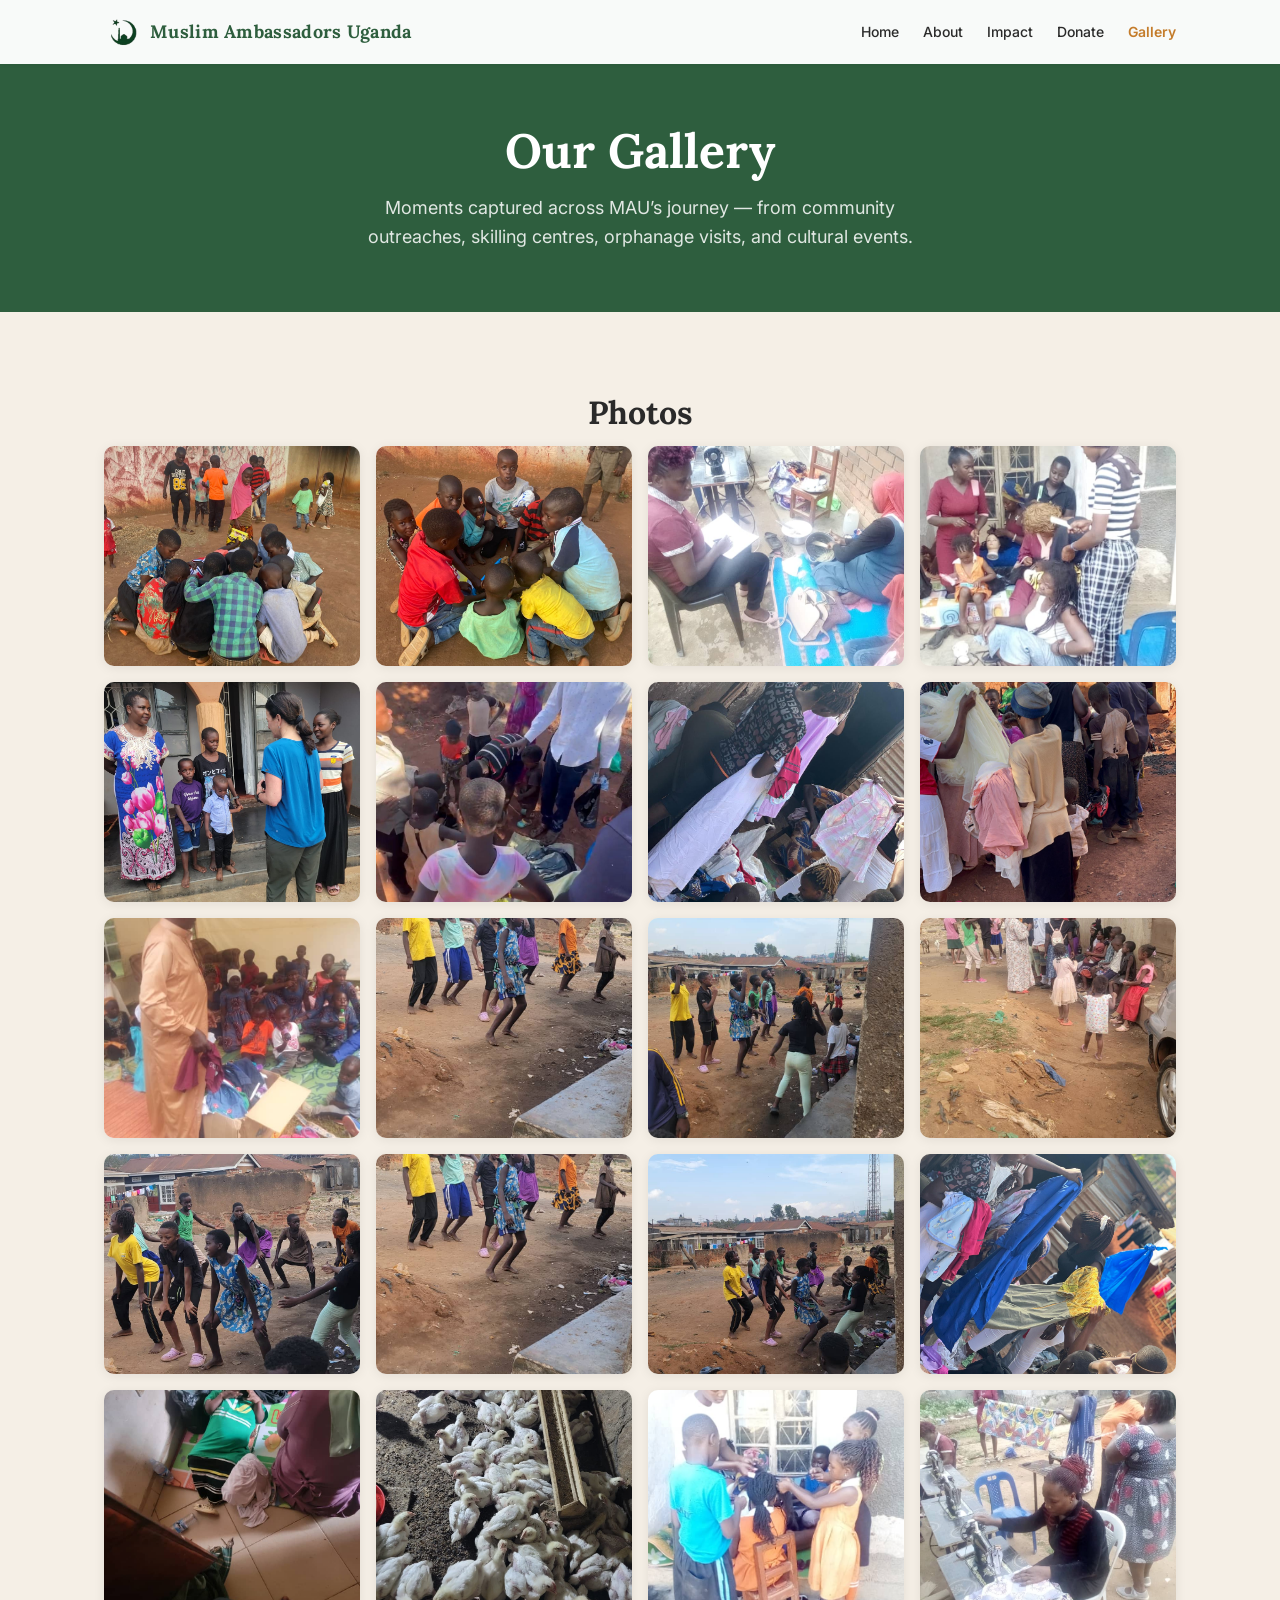
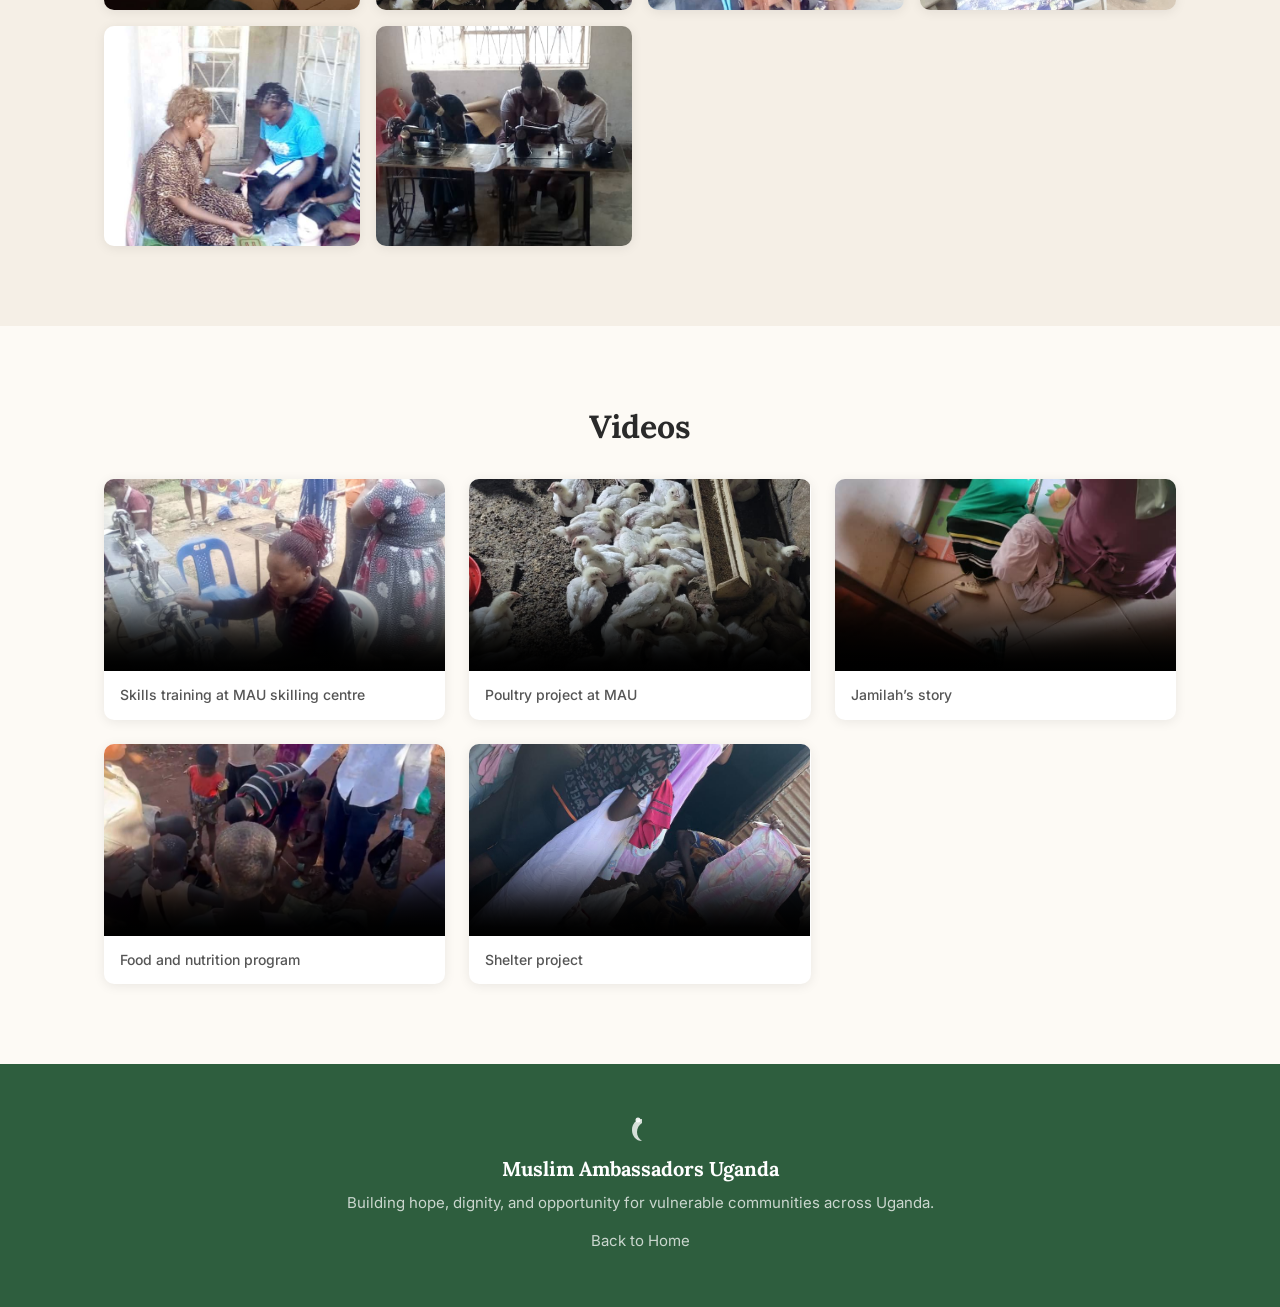
==== gallery.html @ 7440b55f "add gallery page, place all images across sections, fix mobile hamburger positioning" ====
<!DOCTYPE html>
<html lang="en">
<head>
	<meta charset="UTF-8" />
	<meta name="viewport" content="width=device-width, initial-scale=1.0" />
	<title>Gallery — Muslim Ambassadors Uganda</title>
	<link rel="preconnect" href="https://fonts.googleapis.com" />
	<link rel="preconnect" href="https://fonts.gstatic.com" crossorigin />
	<link href="https://fonts.googleapis.com/css2?family=Lora:wght@400;600;700&family=Inter:wght@400;500;600;700&display=swap" rel="stylesheet" />
	<link rel="icon" type="image/png" href="assets/mau-logo.png" />
	<link rel="stylesheet" href="style.css" />
</head>
<body>

	<header class="site-header">
		<div class="container header-inner">
			<a href="index.html" class="logo">
				<img src="assets/mau-logo.png" alt="MAU logo" class="logo-img" />
				<span class="logo-text">Muslim Ambassadors Uganda</span>
			</a>
			<input type="checkbox" id="nav-toggle" class="nav-toggle" />
			<label for="nav-toggle" class="nav-toggle-label" aria-label="Toggle navigation">
				<span></span><span></span><span></span>
			</label>
			<nav class="navbar">
				<a href="index.html">Home</a>
				<a href="index.html#about">About</a>
				<a href="index.html#impact">Impact</a>
				<a href="index.html#donate">Donate</a>
				<a href="gallery.html" class="active">Gallery</a>
			</nav>
		</div>
	</header>

	<main>

		<!-- GALLERY HEADER -->
		<section class="gallery-hero">
			<div class="container gallery-hero-content">
				<h1>Our Gallery</h1>
				<p class="gallery-hero-subtitle">Moments captured across MAU&rsquo;s journey &mdash; from community outreaches, skilling centres, orphanage visits, and cultural events.</p>
			</div>
		</section>

		<!-- IMAGES -->
		<section class="section section-alt" id="gallery-images">
			<div class="container">
				<h2 class="section-title">Photos</h2>
				<div class="gallery-grid">
					<div class="gallery-item">
						<img src="assets/activity-1.jpeg" alt="MAU community activity" loading="lazy" />
					</div>
					<div class="gallery-item">
						<img src="assets/activity-2.jpeg" alt="MAU community engagement" loading="lazy" />
					</div>
					<div class="gallery-item">
						<img src="assets/activity-3.jpeg" alt="Children at orphanage" loading="lazy" />
					</div>
					<div class="gallery-item">
						<img src="assets/activity-5.jpeg" alt="Children activity" loading="lazy" />
					</div>
					<div class="gallery-item">
						<img src="assets/anna-visit.jpeg" alt="Anna visit" loading="lazy" />
					</div>
					<div class="gallery-item">
						<img src="assets/charity 1.jpeg" alt="Charity event" loading="lazy" />
					</div>
					<div class="gallery-item">
						<img src="assets/charity 2.jpeg" alt="Charity outreach" loading="lazy" />
					</div>
					<div class="gallery-item">
						<img src="assets/charity 3.jpeg" alt="Large charity gathering" loading="lazy" />
					</div>
					<div class="gallery-item">
						<img src="assets/CLOTH2.jpg" alt="Clothing donation" loading="lazy" />
					</div>
					<div class="gallery-item">
						<img src="assets/entertainment-1.jpeg" alt="Community entertainment" loading="lazy" />
					</div>
					<div class="gallery-item">
						<img src="assets/entertainment-2.jpeg" alt="Cultural event" loading="lazy" />
					</div>
					<div class="gallery-item">
						<img src="assets/entertainment-3-alt.jpeg" alt="Cultural performance" loading="lazy" />
					</div>
					<div class="gallery-item">
						<img src="assets/entertainment-4.jpeg" alt="Community gathering" loading="lazy" />
					</div>
					<div class="gallery-item">
						<img src="assets/entertainment-6.jpeg" alt="Youth entertainment" loading="lazy" />
					</div>
					<div class="gallery-item">
						<img src="assets/entertainment-8.jpeg" alt="Entertainment event" loading="lazy" />
					</div>
					<div class="gallery-item">
						<img src="assets/handing out clothes.jpeg" alt="Clothing distribution" loading="lazy" />
					</div>
					<div class="gallery-item">
						<img src="assets/jamilah-1.jpeg" alt="Jamilah portrait" loading="lazy" />
					</div>
					<div class="gallery-item">
						<img src="assets/poultry-project.jpeg" alt="Poultry project" loading="lazy" />
					</div>
					<div class="gallery-item">
						<img src="assets/reaching-out.jpeg" alt="Outreach program" loading="lazy" />
					</div>
					<div class="gallery-item">
						<img src="assets/skills-project.jpeg" alt="Skilling centre" loading="lazy" />
					</div>
					<div class="gallery-item">
						<img src="assets/skills-project-2.jpeg" alt="Skills training" loading="lazy" />
					</div>
					<div class="gallery-item">
						<img src="assets/skills-project-6.jpeg" alt="Skills workshop" loading="lazy" />
					</div>
				</div>
			</div>
		</section>

		<!-- VIDEOS -->
		<section class="section" id="gallery-videos">
			<div class="container">
				<h2 class="section-title">Videos</h2>
				<div class="video-grid">
					<div class="video-item">
						<video controls preload="metadata" poster="assets/skills-project.jpeg">
							<source src="assets/skills-training.mp4" type="video/mp4" />
						</video>
						<p class="video-caption">Skills training at MAU skilling centre</p>
					</div>
					<div class="video-item">
						<video controls preload="metadata" poster="assets/poultry-project.jpeg">
							<source src="assets/poultry-project.mp4" type="video/mp4" />
						</video>
						<p class="video-caption">Poultry project at MAU</p>
					</div>
					<div class="video-item">
						<video controls preload="metadata" poster="assets/jamilah-1.jpeg">
							<source src="assets/jamilah-video.mp4" type="video/mp4" />
						</video>
						<p class="video-caption">Jamilah&rsquo;s story</p>
					</div>
					<div class="video-item">
						<video controls preload="metadata" poster="assets/charity 1.jpeg">
							<source src="assets/food-and-nutrition.mp4" type="video/mp4" />
						</video>
						<p class="video-caption">Food and nutrition program</p>
					</div>
					<div class="video-item">
						<video controls preload="metadata" poster="assets/charity 2.jpeg">
							<source src="assets/shelter video.mp4" type="video/mp4" />
						</video>
						<p class="video-caption">Shelter project</p>
					</div>
				</div>
			</div>
		</section>

	</main>

	<footer class="site-footer">
		<div class="container">
			<svg class="footer-crescent" width="32" height="32" viewBox="0 0 32 32" fill="none" aria-hidden="true">
				<path d="M18 7C12 7 8 12 8 18s4 11 10 11c-3-2-5-5-5-9s2-7 5-9z" fill="rgba(255,255,255,0.8)"/>
				<circle cx="14" cy="8" r="2.5" fill="rgba(255,255,255,0.9)"/>
			</svg>
			<h3>Muslim Ambassadors Uganda</h3>
			<p>Building hope, dignity, and opportunity for vulnerable communities across Uganda.</p>
			<p class="footer-note"><a href="index.html">Back to Home</a></p>
		</div>
	</footer>

	<script>
		document.querySelectorAll('.navbar a').forEach(function(link) {
			link.addEventListener('click', function() {
				document.getElementById('nav-toggle').checked = false;
			});
		});
	</script>

</body>
</html>
---- style.css ----
/* ========== RESET & BASE ========== */
*, *::before, *::after {
	box-sizing: border-box;
	margin: 0;
	padding: 0;
}

html {
	scroll-behavior: smooth;
}

body {
	font-family: 'Inter', 'Source Sans 3', sans-serif;
	font-size: 17px;
	line-height: 1.75;
	color: #2A2A2A;
	background-color: #FDFAF5;
	-webkit-font-smoothing: antialiased;
}

img {
	max-width: 100%;
	height: auto;
	display: block;
}

ul {
	list-style: none;
}

a {
	color: inherit;
	text-decoration: none;
}

/* ========== TYPOGRAPHY ========== */
h1, h2, h3, h4 {
	font-family: 'Lora', Georgia, serif;
	font-weight: 700;
	line-height: 1.3;
	color: #2A2A2A;
}

h1 { font-size: 48px; }
h2 { font-size: 32px; }
h3 { font-size: 22px; }

p { margin-bottom: 1em; }
p:last-child { margin-bottom: 0; }

/* ========== CONTAINER ========== */
.container {
	width: 100%;
	max-width: 1120px;
	margin: 0 auto;
	padding: 0 24px;
}

/* ========== BUTTONS ========== */
.btn {
	display: inline-block;
	font-family: 'Inter', sans-serif;
	font-weight: 600;
	font-size: 17px;
	padding: 14px 36px;
	border-radius: 8px;
	transition: background 0.3s, transform 0.2s;
	cursor: pointer;
	border: none;
}

.btn-primary {
	background: #C47C2B;
	color: #fff;
}

.btn-primary:hover {
	background: #A8661F;
	transform: translateY(-2px);
}

/* ========== HEADER / NAV ========== */
.site-header {
	position: fixed;
	top: 0;
	left: 0;
	right: 0;
	z-index: 1000;
	background: rgba(255,255,255,0.97);
	backdrop-filter: blur(8px);
	box-shadow: 0 1px 4px rgba(0,0,0,0.06);
}

.header-inner {
	display: flex;
	align-items: center;
	justify-content: space-between;
	height: 64px;
	position: relative;
}

.logo {
	display: flex;
	align-items: center;
	gap: 10px;
	font-family: 'Lora', Georgia, serif;
	font-size: 18px;
	font-weight: 700;
	color: #2E5E3E;
	letter-spacing: 0.3px;
	white-space: nowrap;
}

.logo-img {
	width: 36px;
	height: 36px;
	border-radius: 50%;
	object-fit: cover;
}

/* --- Hamburger --- */
.nav-toggle {
	display: none;
}

.nav-toggle-label {
	display: none;
	flex-direction: column;
	gap: 5px;
	cursor: pointer;
	padding: 4px 0;
	z-index: 1001;
}

.nav-toggle-label span {
	display: block;
	width: 26px;
	height: 2.5px;
	background: #2A2A2A;
	border-radius: 2px;
	transition: 0.3s;
}

/* Hamburger -> X animation */
.nav-toggle:checked ~ .nav-toggle-label span:nth-child(1) {
	transform: rotate(45deg) translate(5px, 5px);
}

.nav-toggle:checked ~ .nav-toggle-label span:nth-child(2) {
	opacity: 0;
}

.nav-toggle:checked ~ .nav-toggle-label span:nth-child(3) {
	transform: rotate(-45deg) translate(5px, -5px);
}

.navbar {
	display: flex;
	gap: 24px;
}

.navbar a {
	font-size: 14px;
	font-weight: 500;
	color: #2A2A2A;
	transition: color 0.2s;
	position: relative;
}

.navbar a:hover {
	color: #C47C2B;
}

.navbar a.active {
	color: #C47C2B;
	font-weight: 600;
}

/* ========== HERO ========== */
.hero {
	position: relative;
	min-height: 100vh;
	background:
		url("data:image/svg+xml,%3Csvg xmlns='http://www.w3.org/2000/svg' width='120' height='120' viewBox='0 0 120 120'%3E%3Cpolygon points='60,6 72,44 110,56 72,68 60,106 48,68 10,56 48,44' fill='%23ffffff' opacity='0.08'/%3E%3Cpolygon points='60,18 66,46 88,56 66,66 60,94 54,66 32,56 54,46' fill='none' stroke='%23ffffff' stroke-width='0.6' opacity='0.05'/%3E%3C/svg%3E") center / 160px 160px,
		url('assets/charity 3.jpeg') center / cover no-repeat;
	background-color: #2E5E3E;
	display: flex;
	align-items: center;
}

.hero::before {
	content: '';
	position: absolute;
	inset: 0;
	background: linear-gradient(135deg, rgba(46,94,62,0.75) 0%, rgba(0,0,0,0.55) 100%);
	z-index: 0;
	pointer-events: none;
}

.hero-content {
	position: relative;
	z-index: 1;
	max-width: 720px;
	padding: 120px 0 80px;
}

.hero-content h1 {
	color: #fff;
	margin-bottom: 16px;
}

.hero-subtitle {
	font-size: 19px;
	color: rgba(255,255,255,0.9);
	margin-bottom: 32px;
	line-height: 1.6;
}

/* ========== SECTIONS ========== */
.section {
	padding: 80px 0;
	scroll-margin-top: 80px;
}

.section-alt {
	background: #F5EFE6;
}

.section-title {
	margin-bottom: 12px;
	text-align: center;
}

.section-lead {
	max-width: 740px;
	margin: 0 auto 48px;
	text-align: center;
	font-size: 17px;
	color: #555;
}

/* ========== CARDS ========== */
.card {
	background: #fff;
	border-radius: 12px;
	padding: 32px;
	box-shadow: 0 2px 12px rgba(0,0,0,0.06);
	transition: box-shadow 0.3s, transform 0.3s;
}

.card:hover {
	box-shadow: 0 4px 24px rgba(0,0,0,0.10);
	transform: translateY(-2px);
}

.card-icon {
	margin-bottom: 16px;
	display: flex;
	align-items: center;
	justify-content: center;
	width: 56px;
	height: 56px;
	border-radius: 50%;
	background: #F5EFE6;
}

/* ========== ABOUT CARD ========== */
.about-card {
	padding: 40px;
	max-width: 860px;
	margin: 0 auto;
}

.about-card p {
	font-size: 17px;
	color: #444;
}

/* ========== ABOUT IMAGES ========== */
.about-images {
	display: flex;
	gap: 16px;
	margin: 32px auto 0;
	max-width: 860px;
	justify-content: center;
}

.about-img {
	width: 0;
	flex: 1;
	height: 200px;
	object-fit: cover;
	border-radius: 10px;
	box-shadow: 0 4px 20px rgba(0,0,0,0.08);
	transition: flex 0.4s, filter 0.4s;
	filter: saturate(0.85);
	min-width: 0;
}

.about-img:hover {
	flex: 1.4;
	filter: saturate(1);
}

/* ========== GALLERY GRID ========== */
.impact-gallery {
	display: grid;
	grid-template-columns: repeat(3, 1fr);
	gap: 16px;
	margin-top: 40px;
	max-width: 860px;
	margin-left: auto;
	margin-right: auto;
}

.gallery-img {
	width: 100%;
	height: 220px;
	object-fit: cover;
	border-radius: 10px;
	box-shadow: 0 4px 20px rgba(0,0,0,0.08);
	transition: transform 0.4s, box-shadow 0.4s;
}

.gallery-img:hover {
	transform: scale(1.03);
	box-shadow: 0 6px 28px rgba(0,0,0,0.14);
}

/* ========== ENTERTAINMENT GALLERY ========== */
.entertainment-gallery {
	display: grid;
	grid-template-columns: repeat(4, 1fr);
	gap: 16px;
	margin-top: 40px;
	max-width: 860px;
	margin-left: auto;
	margin-right: auto;
}

.entertainment-gallery .gallery-img {
	height: 180px;
}

/* ========== TESTIMONIAL PHOTO ========== */
.testimonial-photo {
	width: 48px;
	height: 48px;
	border-radius: 50%;
	object-fit: cover;
	margin-bottom: 12px;
	box-shadow: 0 2px 8px rgba(0,0,0,0.1);
}

/* ========== STAT RIBBON ========== */
.stat-ribbon {
	display: flex;
	justify-content: center;
	flex-wrap: wrap;
	gap: 12px 32px;
	margin-top: 32px;
	padding: 20px 32px;
	background: #fff;
	border-radius: 12px;
	box-shadow: 0 2px 12px rgba(0,0,0,0.06);
	max-width: 780px;
	margin-left: auto;
	margin-right: auto;
	position: relative;
}

.stat-item {
	font-size: 15px;
	color: #666;
	display: flex;
	align-items: center;
	gap: 6px;
}

.stat-item .stat-number {
	font-family: 'Lora', Georgia, serif;
	font-size: 20px;
	font-weight: 700;
	color: #2E5E3E;
}

.stat-ribbon-note {
	width: 100%;
	text-align: center;
	font-size: 13px;
	color: #999;
	margin-top: 4px;
}

/* ========== CARDS GRID ========== */
.cards-grid {
	display: grid;
	gap: 24px;
}

.three-col {
	grid-template-columns: repeat(3, 1fr);
}

/* ========== PURPOSE / MISSION CARDS ========== */
.purpose-card {
	text-align: center;
	padding: 36px 28px;
}

.purpose-card .card-icon {
	margin: 0 auto 20px;
}

.purpose-card h3 {
	margin-bottom: 12px;
	font-size: 22px;
}

.purpose-card p {
	font-size: 15px;
	color: #555;
	line-height: 1.7;
}

.values-list {
	text-align: left;
	margin-top: 8px;
}

.values-list li {
	position: relative;
	padding-left: 20px;
	margin-bottom: 8px;
	font-size: 14px;
	color: #555;
	line-height: 1.6;
}

.values-list li::before {
	content: "\2022";
	position: absolute;
	left: 4px;
	color: #C47C2B;
	font-weight: 700;
}

/* ========== TWO COLUMN ========== */
.two-col {
	display: grid;
	grid-template-columns: 1fr 1fr;
	gap: 48px;
	align-items: center;
}

.col p {
	color: #444;
}

.two-col-reverse .col:first-child {
	order: 2;
}

.two-col-reverse .col:last-child {
	order: 1;
}

.img-rounded {
	border-radius: 12px;
	width: 100%;
	height: auto;
	object-fit: cover;
	box-shadow: 0 4px 20px rgba(0,0,0,0.08);
}

/* ========== HIGHLIGHT / CALLOUT BOXES ========== */
.highlight-box,
.callout-box {
	margin-top: 24px;
	padding: 20px 24px;
	border-radius: 12px;
	font-size: 16px;
	line-height: 1.7;
}

.highlight-box {
	background: #E8DED0;
	border-left: 4px solid #C47C2B;
	color: #3A3A3A;
}

.callout-box {
	background: #FDF8F0;
	border: 1px solid #E8DED0;
	border-left: 4px solid #C47C2B;
	color: #3A3A3A;
}

.callout-box strong,
.highlight-box strong {
	color: #2E5E3E;
}

/* ========== PILLS ========== */
.pills {
	display: flex;
	flex-wrap: wrap;
	gap: 8px;
	margin: 16px 0;
}

.pill {
	display: inline-block;
	padding: 6px 16px;
	font-size: 14px;
	font-weight: 500;
	color: #2E5E3E;
	background: #E8F0E8;
	border-radius: 100px;
	line-height: 1.4;
}

/* ========== STATS GRID ========== */
.stats-grid {
	display: grid;
	grid-template-columns: repeat(4, 1fr);
	gap: 16px;
	margin-bottom: 40px;
}

.stat-card {
	background: #fff;
	border-radius: 12px;
	padding: 28px 16px;
	text-align: center;
	box-shadow: 0 2px 12px rgba(0,0,0,0.06);
	transition: transform 0.3s, box-shadow 0.3s;
}

.stat-card:hover {
	transform: translateY(-3px);
	box-shadow: 0 6px 24px rgba(0,0,0,0.10);
}

.stat-card .stat-number {
	display: block;
	font-family: 'Lora', Georgia, serif;
	font-size: 32px;
	font-weight: 700;
	color: #C47C2B;
	margin-bottom: 4px;
}

.stat-card .stat-label {
	font-size: 14px;
	color: #666;
	font-weight: 500;
}

.impact-narrative {
	max-width: 860px;
	margin: 0 auto;
}

.impact-narrative p {
	margin-bottom: 1.2em;
	font-size: 16px;
	color: #444;
}

/* ========== SECTION DIVIDER ========== */
.section-divider {
	height: 32px;
	background:
		url("data:image/svg+xml,%3Csvg xmlns='http://www.w3.org/2000/svg' width='60' height='32' viewBox='0 0 60 32'%3E%3Cpath d='M0,16 L10,8 L20,16 L30,8 L40,16 L50,8 L60,16' fill='none' stroke='%23C47C2B' stroke-width='1' opacity='0.5'/%3E%3Cpath d='M0,20 L10,28 L20,20 L30,28 L40,20 L50,28 L60,20' fill='none' stroke='%23C47C2B' stroke-width='1' opacity='0.3'/%3E%3Ccircle cx='10' cy='8' r='2' fill='%23C47C2B' opacity='0.4'/%3E%3Ccircle cx='30' cy='8' r='2' fill='%23C47C2B' opacity='0.4'/%3E%3Ccircle cx='50' cy='8' r='2' fill='%23C47C2B' opacity='0.4'/%3E%3C/svg%3E")
		repeat-x center;
	background-size: 60px 32px;
	background-color: #F5EFE6;
}

/* ========== TESTIMONIALS ========== */
#testimonials {
	background: #FDFAF5;
	padding: 80px 0;
}

.testimonial-card {
	border-left: 4px solid #C47C2B;
	padding: 28px 24px;
	display: flex;
	flex-direction: column;
	justify-content: space-between;
}

.testimonial-text {
	font-family: 'Lora', Georgia, serif;
	font-style: italic;
	font-size: 17px;
	color: #444;
	line-height: 1.7;
	margin-bottom: 20px;
	flex-grow: 1;
}

.testimonial-attribution {
	margin-top: auto;
}

.testimonial-attribution strong {
	display: block;
	font-family: 'Inter', sans-serif;
	font-size: 15px;
	font-weight: 600;
	color: #2E5E3E;
}

.testimonial-role {
	display: block;
	font-size: 13px;
	color: #999;
	margin-top: 2px;
}

/* ========== SUPPORT CARDS ========== */
.support-card {
	padding: 28px 24px;
}

.support-card h3 {
	margin-bottom: 12px;
	font-size: 20px;
}

.support-card ul li {
	position: relative;
	padding: 4px 0 4px 20px;
	font-size: 15px;
	color: #555;
	line-height: 1.6;
}

.support-card ul li::before {
	content: "\2022";
	position: absolute;
	left: 2px;
	color: #C47C2B;
	font-weight: 700;
}

/* ========== DONATE SECTION ========== */
.donate-section {
	padding: 80px 0;
	background: #F0E8D8;
	text-align: center;
	scroll-margin-top: 80px;
}

.donate-cards {
	display: grid;
	grid-template-columns: 1fr 1fr;
	gap: 24px;
	max-width: 640px;
	margin: 32px auto 0;
}

.donate-card {
	background: #fff;
	border-radius: 12px;
	padding: 36px 24px;
	box-shadow: 0 2px 12px rgba(0,0,0,0.06);
	cursor: pointer;
	transition: transform 0.3s, box-shadow 0.3s, background 0.3s;
	border: 2px solid transparent;
}

.donate-card:hover {
	transform: translateY(-4px);
	box-shadow: 0 8px 28px rgba(0,0,0,0.12);
}

.donate-card.copied {
	border-color: #2E5E3E;
	background: #F0F7F0;
}

.donate-card-icon {
	margin-bottom: 12px;
}

.donate-card h3 {
	font-family: 'Inter', sans-serif;
	font-size: 18px;
	font-weight: 700;
	margin-bottom: 8px;
}

.donate-number {
	font-family: 'Lora', Georgia, serif;
	font-size: 26px;
	font-weight: 700;
	color: #2E5E3E;
	letter-spacing: 1px;
	margin-bottom: 8px;
}

.tap-hint {
	display: inline-block;
	font-size: 13px;
	font-weight: 500;
	position: relative;
}

.hint-default,
.hint-copied {
	display: inline-block;
	transition: opacity 0.3s, transform 0.3s;
}

.hint-copied {
	position: absolute;
	left: 50%;
	transform: translateX(-50%) translateY(4px);
	opacity: 0;
	color: #2E5E3E;
	pointer-events: none;
}

.donate-card.copied .hint-default {
	opacity: 0;
	transform: translateY(-4px);
}

.donate-card.copied .hint-copied {
	opacity: 1;
	transform: translateX(-50%) translateY(0);
}

.donate-cost-callout {
	max-width: 560px;
	margin: 24px auto 0;
	text-align: center;
}

.donate-account-name {
	font-size: 13px;
	color: #999;
	margin-top: 16px;
}

/* ========== FOOTER ========== */
.site-footer {
	background: #2E5E3E;
	color: rgba(255,255,255,0.9);
	padding: 48px 0;
	text-align: center;
}

.footer-crescent {
	display: block;
	margin: 0 auto 12px;
}

.site-footer h3 {
	font-family: 'Lora', Georgia, serif;
	font-size: 20px;
	color: #fff;
	margin-bottom: 8px;
}

.site-footer p {
	font-size: 15px;
	margin-bottom: 4px;
	color: rgba(255,255,255,0.75);
}

.footer-note {
	margin-top: 12px;
	font-size: 14px;
	color: rgba(255,255,255,0.55);
}

/* ========== BREAKPOINT: 960px ========== */
@media (max-width: 960px) {
	.three-col {
		grid-template-columns: repeat(2, 1fr);
	}

	.stats-grid {
		grid-template-columns: repeat(3, 1fr);
	}

	.impact-gallery {
		grid-template-columns: repeat(2, 1fr);
	}

	.entertainment-gallery {
		grid-template-columns: repeat(2, 1fr);
	}

	.gallery-grid {
		grid-template-columns: repeat(3, 1fr);
	}

	.video-grid {
		grid-template-columns: repeat(2, 1fr);
	}
}

/* ========== BREAKPOINT: 600px ========== */
@media (max-width: 600px) {
	h1 { font-size: 32px; }
	h2 { font-size: 26px; }
	h3 { font-size: 19px; }

	.section,
	.donate-section,
	#testimonials {
		padding: 56px 0;
	}

	.section-lead {
		font-size: 16px;
		margin-bottom: 32px;
	}

	/* Transparent header over hero on mobile */
	.site-header {
		background: transparent;
		backdrop-filter: none;
		box-shadow: none;
	}

	.logo {
		color: #fff;
	}

	/* Hamburger visible — positioned on hero */
	.nav-toggle-label {
		display: flex;
		position: fixed;
		top: 16px;
		right: 20px;
		padding: 6px;
		background: rgba(0,0,0,0.2);
		border-radius: 8px;
	}

	.nav-toggle-label span {
		background: #fff;
	}

	/* When nav opens, hamburger reverts to dark */
	.nav-toggle:checked ~ .nav-toggle-label {
		background: transparent;
	}

	.nav-toggle:checked ~ .nav-toggle-label span {
		background: #2A2A2A;
	}

	/* Nav drops from top of viewport when toggled */
	.navbar {
		top: 0;
		padding-top: 64px;
		border-radius: 0 0 12px 12px;
	}

	.navbar {
		display: none;
		position: absolute;
		top: 100%;
		left: 0;
		right: 0;
		background: #fff;
		flex-direction: column;
		gap: 0;
		padding: 8px 0;
		box-shadow: 0 4px 16px rgba(0,0,0,0.08);
		border-radius: 0 0 12px 12px;
	}

	.nav-toggle:checked ~ .navbar {
		display: flex;
	}

	.navbar a {
		padding: 12px 24px;
		font-size: 16px;
		border-bottom: 1px solid #f0f0f0;
	}

	.navbar a:last-child {
		border-bottom: none;
	}

	/* Hero */
	.hero-content {
		padding: 100px 0 60px;
	}

	.hero-subtitle {
		font-size: 17px;
	}

	/* Logo image smaller on mobile */
	.logo-img {
		width: 30px;
		height: 30px;
	}

	/* Cards grid single column */
	.three-col {
		grid-template-columns: 1fr;
	}

	.two-col {
		grid-template-columns: 1fr;
		gap: 32px;
	}

	/* Purpose cards */
	.purpose-card {
		padding: 28px 20px;
	}

	/* About card */
	.about-card {
		padding: 24px;
	}

	/* Stat ribbon */
	.stat-ribbon {
		gap: 8px 20px;
		padding: 16px 20px;
	}

	.stat-item {
		font-size: 13px;
	}

	.stat-item .stat-number {
		font-size: 17px;
	}

	/* Stats grid */
	.stats-grid {
		grid-template-columns: repeat(2, 1fr);
		gap: 12px;
	}

	.stat-card {
		padding: 20px 12px;
	}

	.stat-card .stat-number {
		font-size: 26px;
	}

	/* Support cards */
	.support-card {
		padding: 24px 20px;
	}

	.support-card ul li {
		font-size: 14px;
	}

	/* Testimonials */
	.testimonial-card {
		padding: 24px 20px;
	}

	.testimonial-text {
		font-size: 16px;
	}

	/* Donate cards */
	.donate-cards {
		grid-template-columns: 1fr;
	}

	.donate-card {
		padding: 28px 20px;
	}

	.donate-number {
		font-size: 22px;
	}

	/* About images */
	.about-images {
		gap: 8px;
	}

	.about-img {
		height: 120px;
	}

	.impact-gallery {
		grid-template-columns: repeat(2, 1fr);
		gap: 10px;
	}

	.gallery-img {
		height: 150px;
	}

	.entertainment-gallery {
		grid-template-columns: repeat(2, 1fr);
		gap: 10px;
	}

	.entertainment-gallery .gallery-img {
		height: 130px;
	}

	/* Gallery */
	.gallery-hero {
		padding: 100px 0 40px;
	}

	.gallery-hero-subtitle {
		font-size: 16px;
	}

	.gallery-grid {
		grid-template-columns: repeat(2, 1fr);
		gap: 10px;
	}

	.gallery-item img {
		height: 150px;
	}

	.video-grid {
		grid-template-columns: 1fr;
		gap: 16px;
	}

	/* Footer */
	.site-footer {
		padding: 36px 0;
	}

	.site-footer h3 {
		font-size: 18px;
	}
}

/* ========== GALLERY PAGE ========== */

/* Gallery header / hero */
.gallery-hero {
	background: #2E5E3E;
	padding: 120px 0 60px;
	text-align: center;
}

.gallery-hero-content h1 {
	color: #fff;
	margin-bottom: 12px;
}

.gallery-hero-subtitle {
	font-size: 18px;
	color: rgba(255,255,255,0.85);
	max-width: 600px;
	margin: 0 auto;
	line-height: 1.6;
}

/* Gallery grid — masonry-like */
.gallery-grid {
	display: grid;
	grid-template-columns: repeat(4, 1fr);
	gap: 16px;
}

.gallery-item {
	border-radius: 10px;
	overflow: hidden;
	box-shadow: 0 2px 12px rgba(0,0,0,0.08);
	transition: transform 0.4s, box-shadow 0.4s;
}

.gallery-item:hover {
	transform: scale(1.03);
	box-shadow: 0 6px 28px rgba(0,0,0,0.14);
}

.gallery-item img {
	width: 100%;
	height: 220px;
	object-fit: cover;
	display: block;
}

/* Video grid */
.video-grid {
	display: grid;
	grid-template-columns: repeat(3, 1fr);
	gap: 24px;
	margin-top: 32px;
}

.video-item {
	border-radius: 10px;
	overflow: hidden;
	box-shadow: 0 2px 12px rgba(0,0,0,0.08);
	background: #fff;
	transition: transform 0.3s, box-shadow 0.3s;
}

.video-item:hover {
	transform: translateY(-3px);
	box-shadow: 0 6px 24px rgba(0,0,0,0.12);
}

.video-item video {
	width: 100%;
	display: block;
	aspect-ratio: 16 / 9;
	object-fit: cover;
	background: #000;
}

.video-caption {
	padding: 12px 16px;
	font-size: 14px;
	color: #555;
	font-weight: 500;
	margin: 0;
}

/* ========== RESPONSIVE HERO (TALL SCREENS) ========== */
@media (min-height: 900px) {
	.hero {
		min-height: 80vh;
	}
}
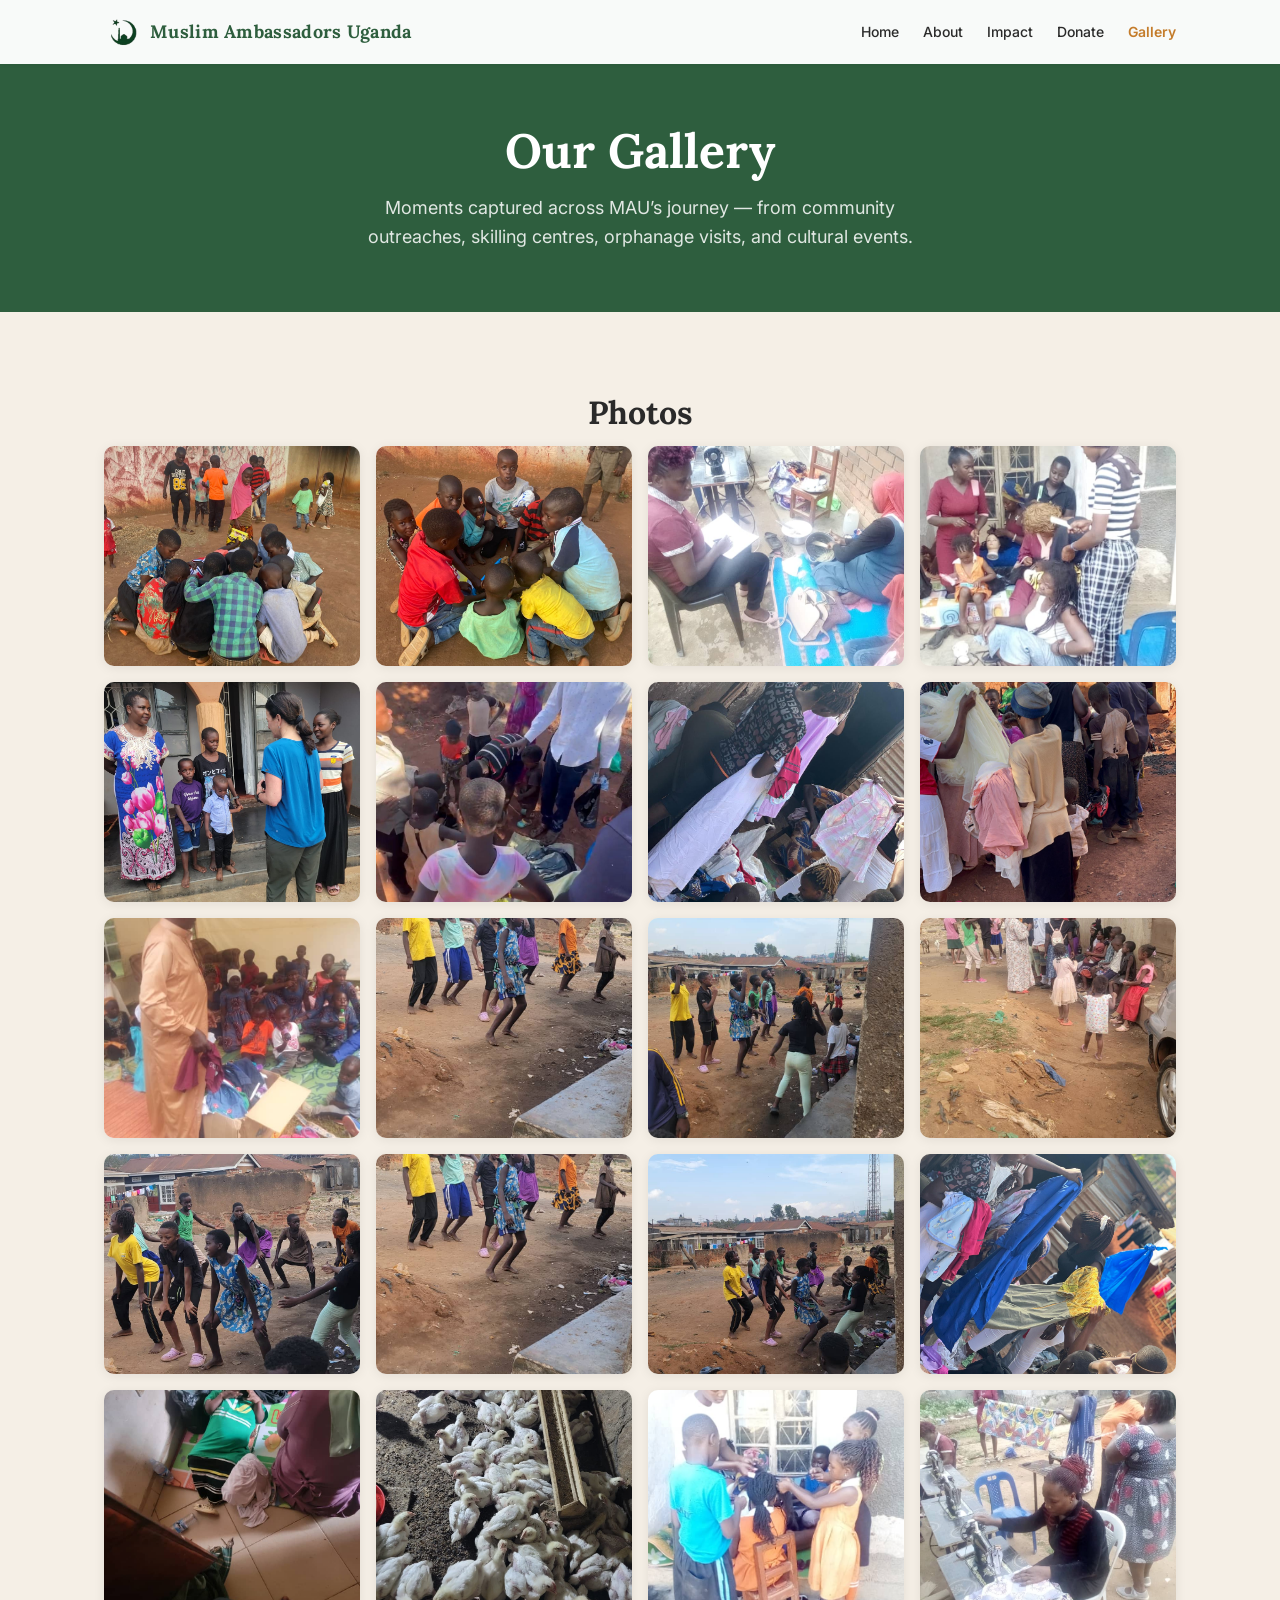
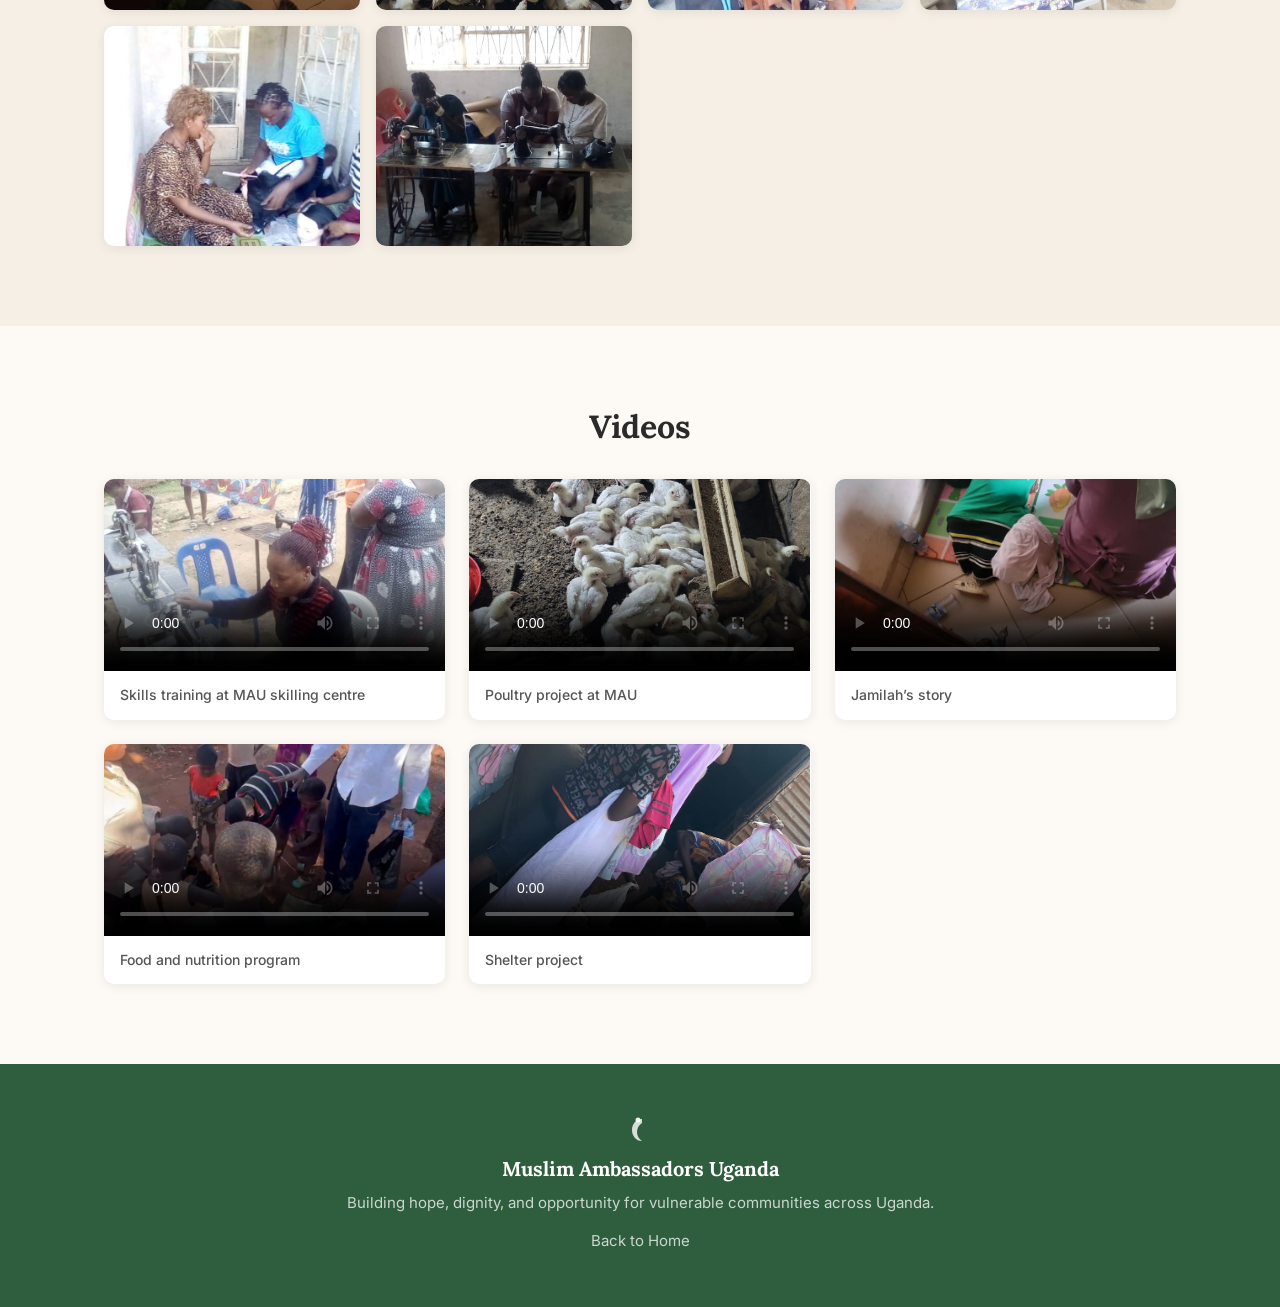
==== commit 185482dc: "add lightbox: click images for fullscreen view with close button" ====
--- a/gallery.html
+++ b/gallery.html
@@ -158,6 +158,11 @@
 
 	</main>
 
+	<div id="lightbox" class="lightbox" onclick="closeLightbox(event)" role="dialog" aria-label="Image fullscreen view">
+		<button class="lightbox-close" onclick="closeLightbox();event.stopPropagation()" aria-label="Close">&times;</button>
+		<img class="lightbox-image" id="lightbox-image" src="" alt="" />
+	</div>
+
 	<footer class="site-footer">
 		<div class="container">
 			<svg class="footer-crescent" width="32" height="32" viewBox="0 0 32 32" fill="none" aria-hidden="true">
@@ -176,6 +181,33 @@
 				document.getElementById('nav-toggle').checked = false;
 			});
 		});
+
+		/* Lightbox */
+		var lightbox = document.getElementById('lightbox');
+		var lightboxImg = document.getElementById('lightbox-image');
+
+		document.querySelectorAll('.gallery-item img').forEach(function(img) {
+			img.addEventListener('click', function(e) {
+				e.stopPropagation();
+				lightboxImg.src = this.src;
+				lightboxImg.alt = this.alt || '';
+				lightbox.classList.add('open');
+				document.body.style.overflow = 'hidden';
+			});
+			img.style.cursor = 'pointer';
+		});
+
+		function closeLightbox(e) {
+			if (e && e.target === lightboxImg) return;
+			lightbox.classList.remove('open');
+			document.body.style.overflow = '';
+		}
+
+		document.addEventListener('keydown', function(e) {
+			if (e.key === 'Escape' && lightbox.classList.contains('open')) {
+				closeLightbox();
+			}
+		});
 	</script>
 
 </body>
--- a/style.css
+++ b/style.css
@@ -1132,6 +1132,52 @@
 	margin: 0;
 }
 
+/* ========== LIGHTBOX ========== */
+.lightbox {
+	display: none;
+	position: fixed;
+	inset: 0;
+	z-index: 9999;
+	background: rgba(0,0,0,0.9);
+	justify-content: center;
+	align-items: center;
+	padding: 40px;
+	cursor: zoom-out;
+}
+
+.lightbox.open {
+	display: flex;
+}
+
+.lightbox-image {
+	max-width: 100%;
+	max-height: 100%;
+	object-fit: contain;
+	border-radius: 4px;
+	box-shadow: 0 8px 40px rgba(0,0,0,0.5);
+	cursor: default;
+}
+
+.lightbox-close {
+	position: absolute;
+	top: 16px;
+	right: 20px;
+	background: none;
+	border: none;
+	font-size: 40px;
+	color: #fff;
+	cursor: pointer;
+	opacity: 0.7;
+	transition: opacity 0.2s;
+	line-height: 1;
+	padding: 4px 8px;
+	z-index: 1;
+}
+
+.lightbox-close:hover {
+	opacity: 1;
+}
+
 /* ========== RESPONSIVE HERO (TALL SCREENS) ========== */
 @media (min-height: 900px) {
 	.hero {
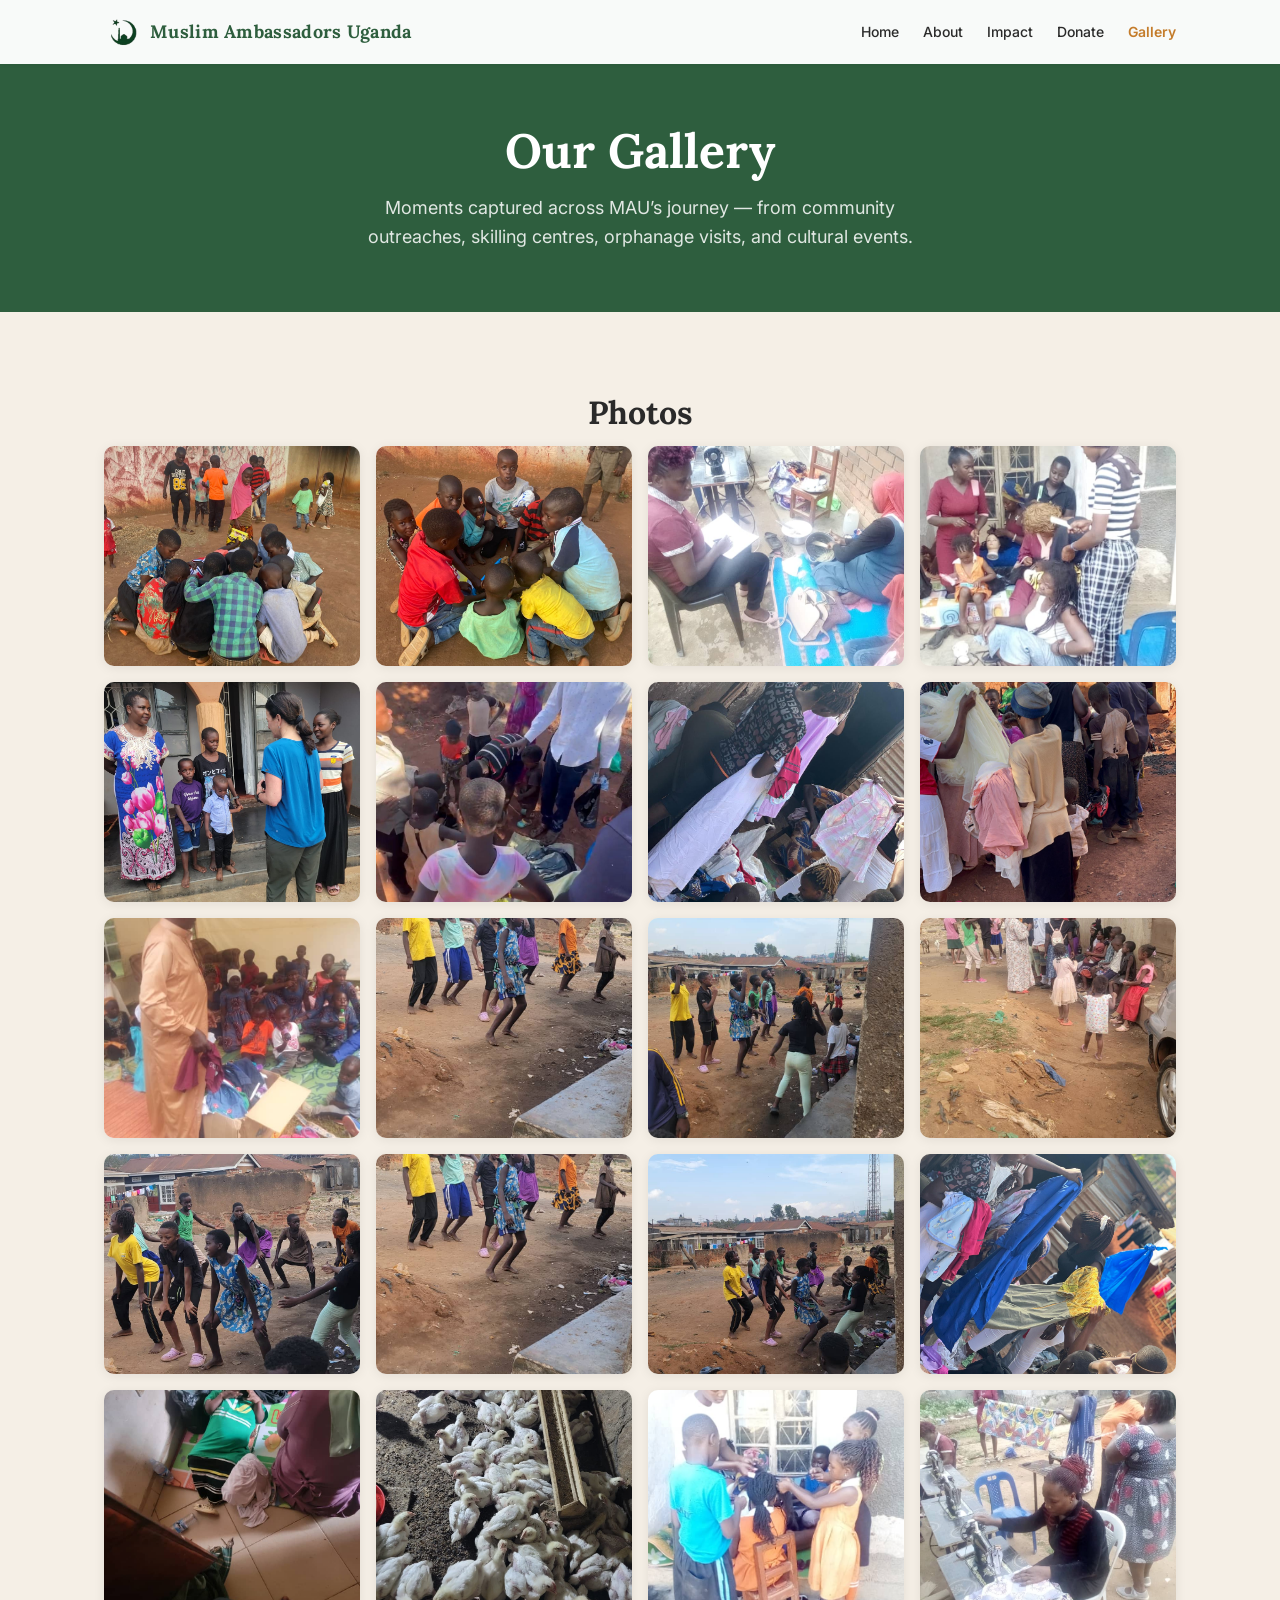
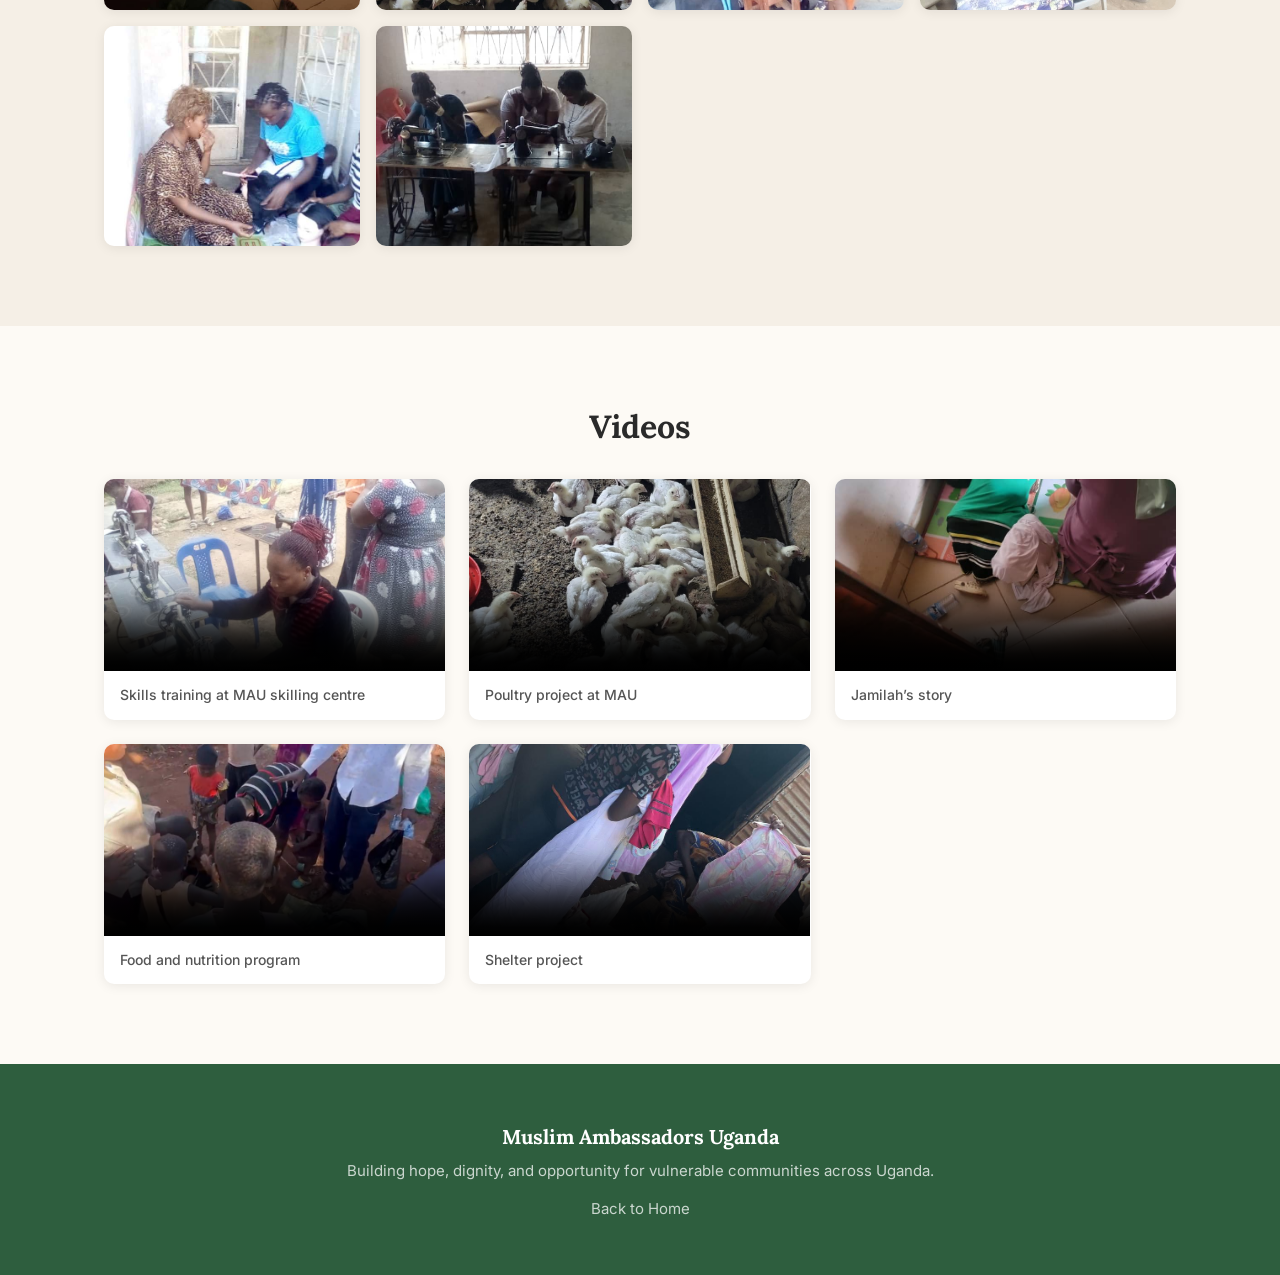
==== commit 0fdb955f: "replace inline SVG icons with FontAwesome" ====
--- a/gallery.html
+++ b/gallery.html
@@ -9,6 +9,7 @@
 	<link href="https://fonts.googleapis.com/css2?family=Lora:wght@400;600;700&family=Inter:wght@400;500;600;700&display=swap" rel="stylesheet" />
 	<link rel="icon" type="image/png" href="assets/mau-logo.png" />
 	<link rel="stylesheet" href="style.css" />
+	<script src="https://kit.fontawesome.com/b5e537861b.js" crossorigin="anonymous" defer></script>
 </head>
 <body>
 
@@ -165,10 +166,7 @@
 
 	<footer class="site-footer">
 		<div class="container">
-			<svg class="footer-crescent" width="32" height="32" viewBox="0 0 32 32" fill="none" aria-hidden="true">
-				<path d="M18 7C12 7 8 12 8 18s4 11 10 11c-3-2-5-5-5-9s2-7 5-9z" fill="rgba(255,255,255,0.8)"/>
-				<circle cx="14" cy="8" r="2.5" fill="rgba(255,255,255,0.9)"/>
-			</svg>
+			<i class="fa-solid fa-star-and-crescent footer-crescent" style="font-size:28px;color:rgba(255,255,255,0.8)"></i>
 			<h3>Muslim Ambassadors Uganda</h3>
 			<p>Building hope, dignity, and opportunity for vulnerable communities across Uganda.</p>
 			<p class="footer-note"><a href="index.html">Back to Home</a></p>
--- a/style.css
+++ b/style.css
@@ -758,6 +758,7 @@
 .footer-crescent {
 	display: block;
 	margin: 0 auto 12px;
+	line-height: 1;
 }
 
 .site-footer h3 {
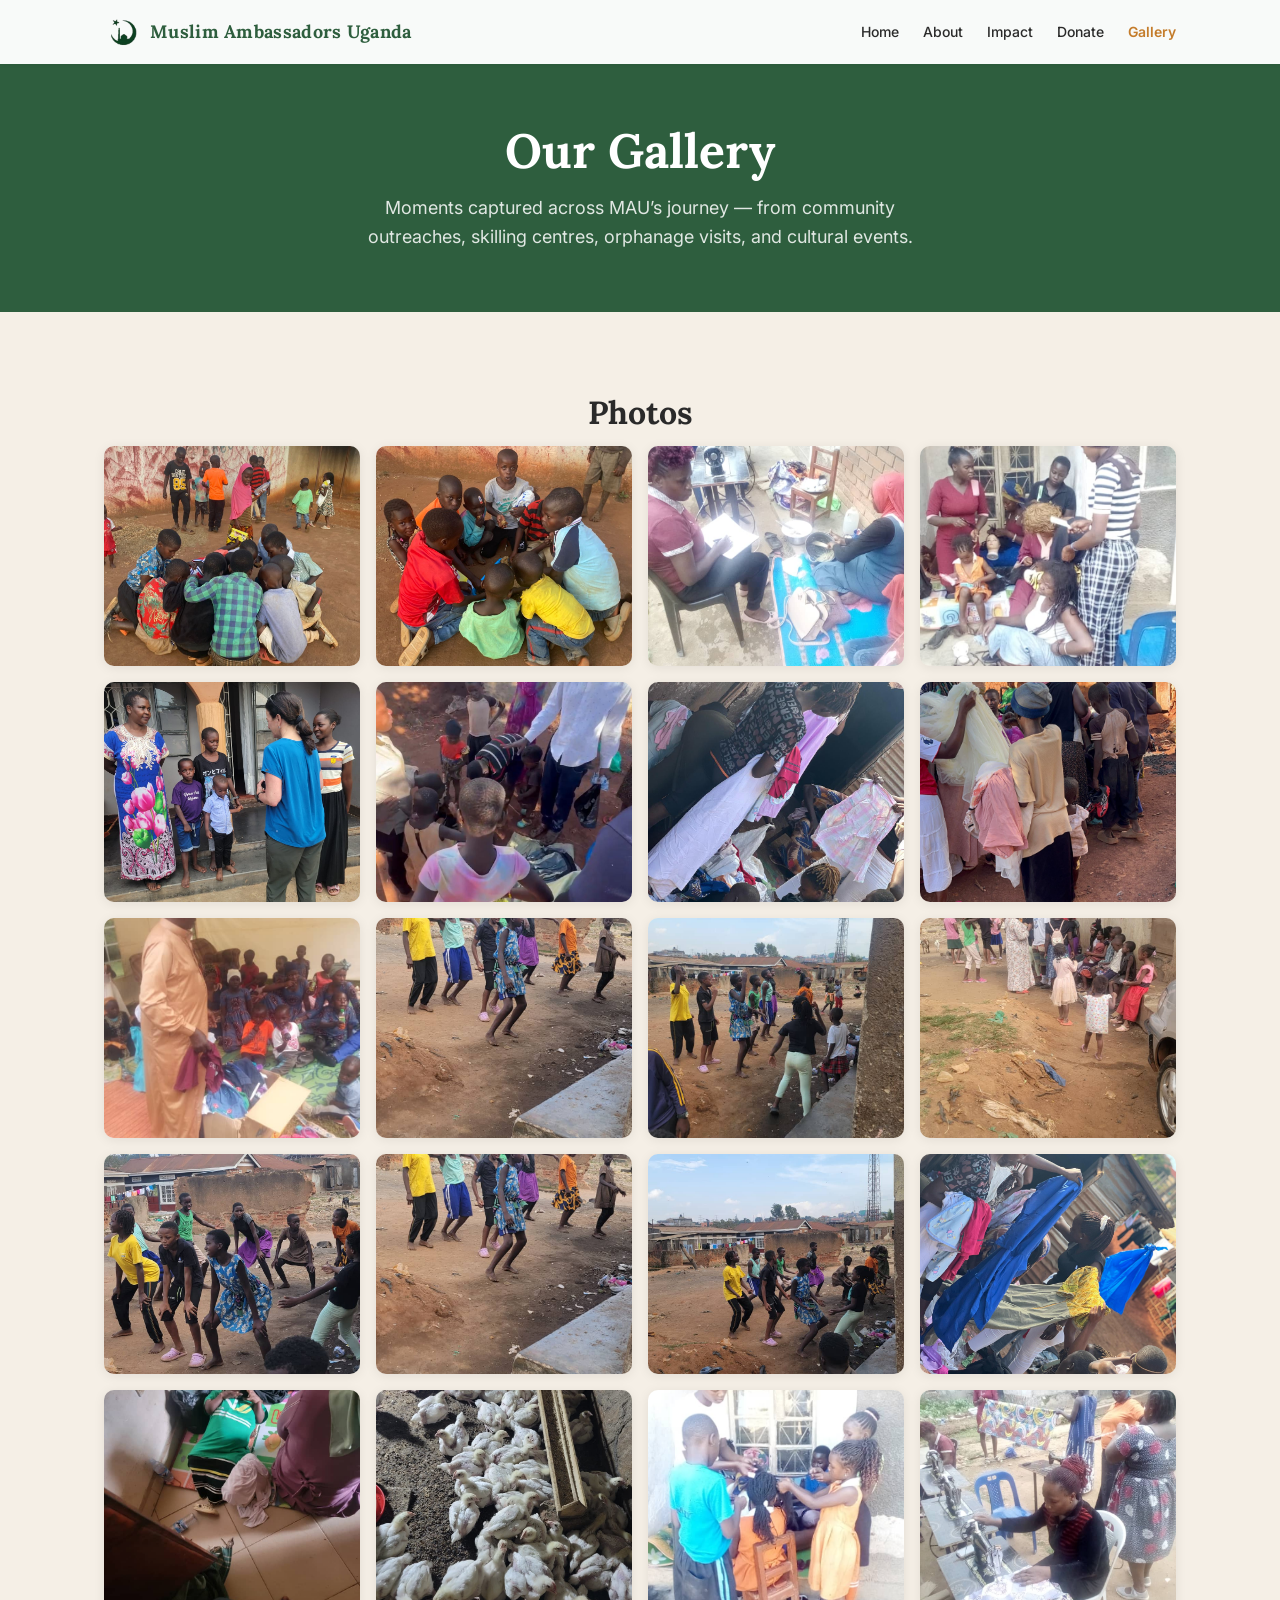
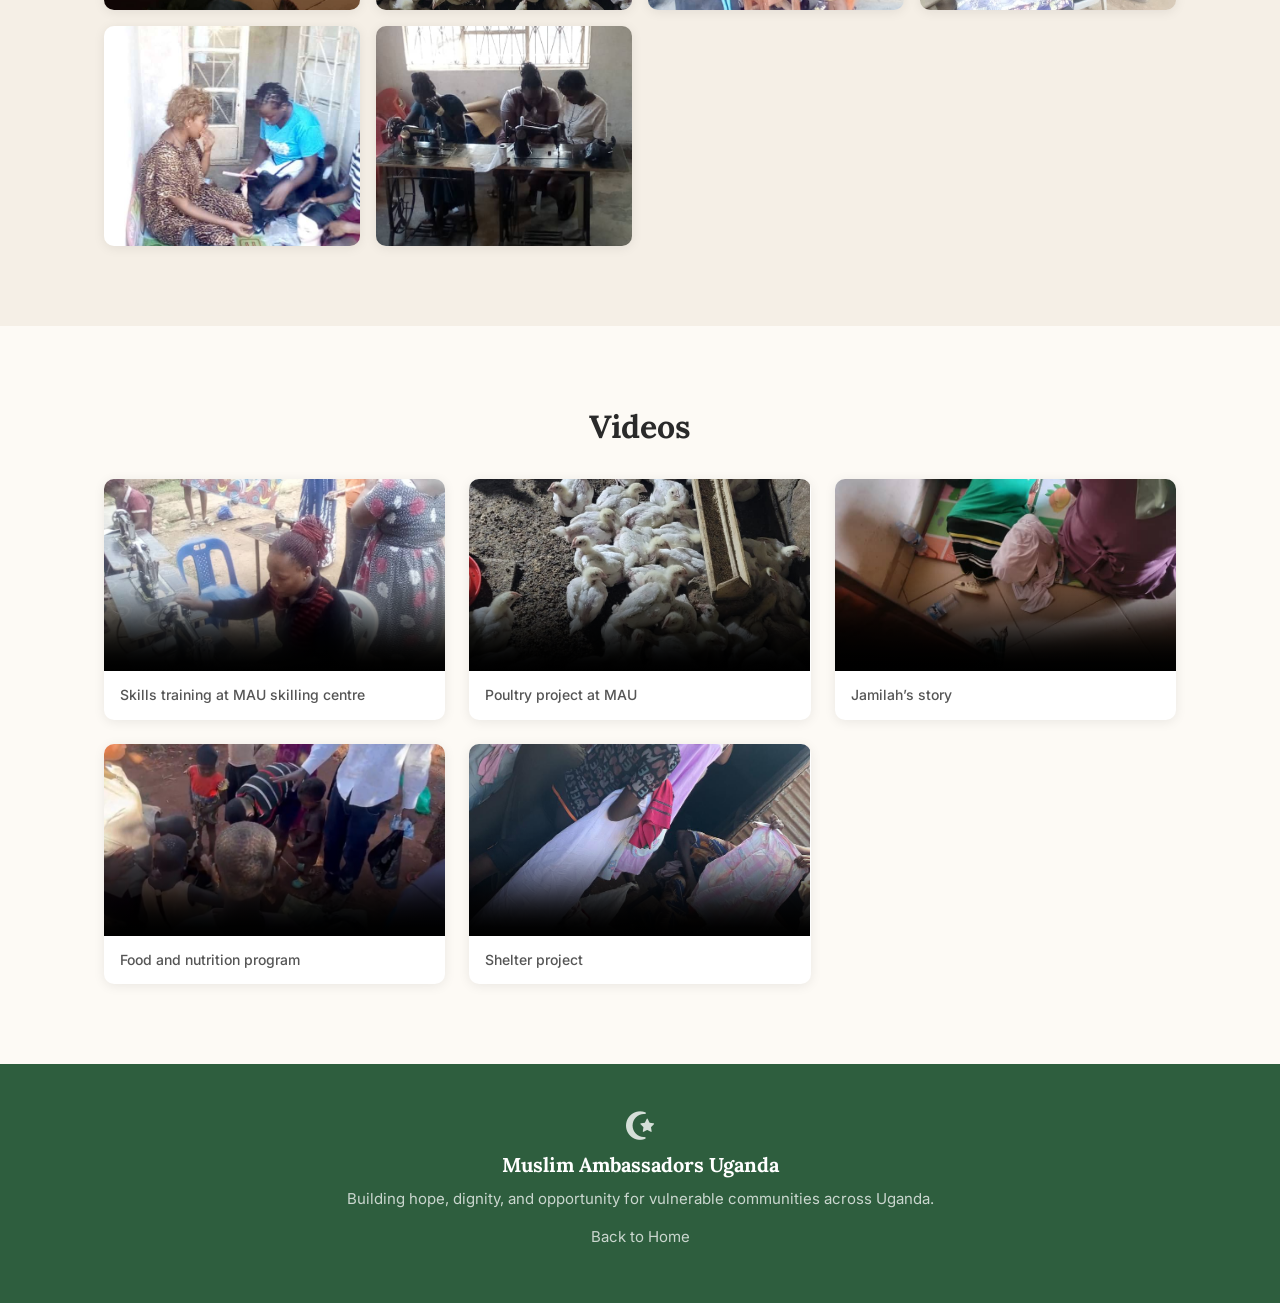
==== commit 4bae5cf4: "switch FA kit to CDN CSS for reliable loading" ====
--- a/gallery.html
+++ b/gallery.html
@@ -9,7 +9,7 @@
 	<link href="https://fonts.googleapis.com/css2?family=Lora:wght@400;600;700&family=Inter:wght@400;500;600;700&display=swap" rel="stylesheet" />
 	<link rel="icon" type="image/png" href="assets/mau-logo.png" />
 	<link rel="stylesheet" href="style.css" />
-	<script src="https://kit.fontawesome.com/b5e537861b.js" crossorigin="anonymous" defer></script>
+	<link rel="stylesheet" href="https://cdnjs.cloudflare.com/ajax/libs/font-awesome/6.5.1/css/all.min.css" />
 </head>
 <body>
 
--- a/style.css
+++ b/style.css
@@ -1048,6 +1048,86 @@
 	}
 }
 
+/* ========== BREAKPOINT: 360px (small phones) ========== */
+@media (max-width: 360px) {
+	.container {
+		padding: 0 16px;
+	}
+
+	.logo-text {
+		font-size: 15px;
+	}
+
+	.logo-img {
+		width: 26px;
+		height: 26px;
+	}
+
+	h1 { font-size: 26px; }
+	h2 { font-size: 22px; }
+
+	.hero-subtitle {
+		font-size: 15px;
+	}
+
+	.btn {
+		font-size: 15px;
+		padding: 12px 28px;
+	}
+
+	.stat-ribbon {
+		gap: 6px 12px;
+		padding: 12px 16px;
+	}
+
+	.stat-item .stat-number {
+		font-size: 15px;
+	}
+
+	.stat-card .stat-number {
+		font-size: 22px;
+	}
+
+	.stat-card .stat-label {
+		font-size: 12px;
+	}
+
+	.stat-card {
+		padding: 16px 8px;
+	}
+
+	.impact-gallery {
+		grid-template-columns: 1fr 1fr;
+		gap: 8px;
+	}
+
+	.gallery-img {
+		height: 110px;
+	}
+
+	.entertainment-gallery {
+		grid-template-columns: 1fr 1fr;
+		gap: 8px;
+	}
+
+	.about-img {
+		height: 90px;
+	}
+
+	.pill {
+		font-size: 12px;
+		padding: 4px 12px;
+	}
+
+	.testimonial-card {
+		padding: 20px 16px;
+	}
+
+	.gallery-item img {
+		height: 120px;
+	}
+}
+
 /* ========== GALLERY PAGE ========== */
 
 /* Gallery header / hero */
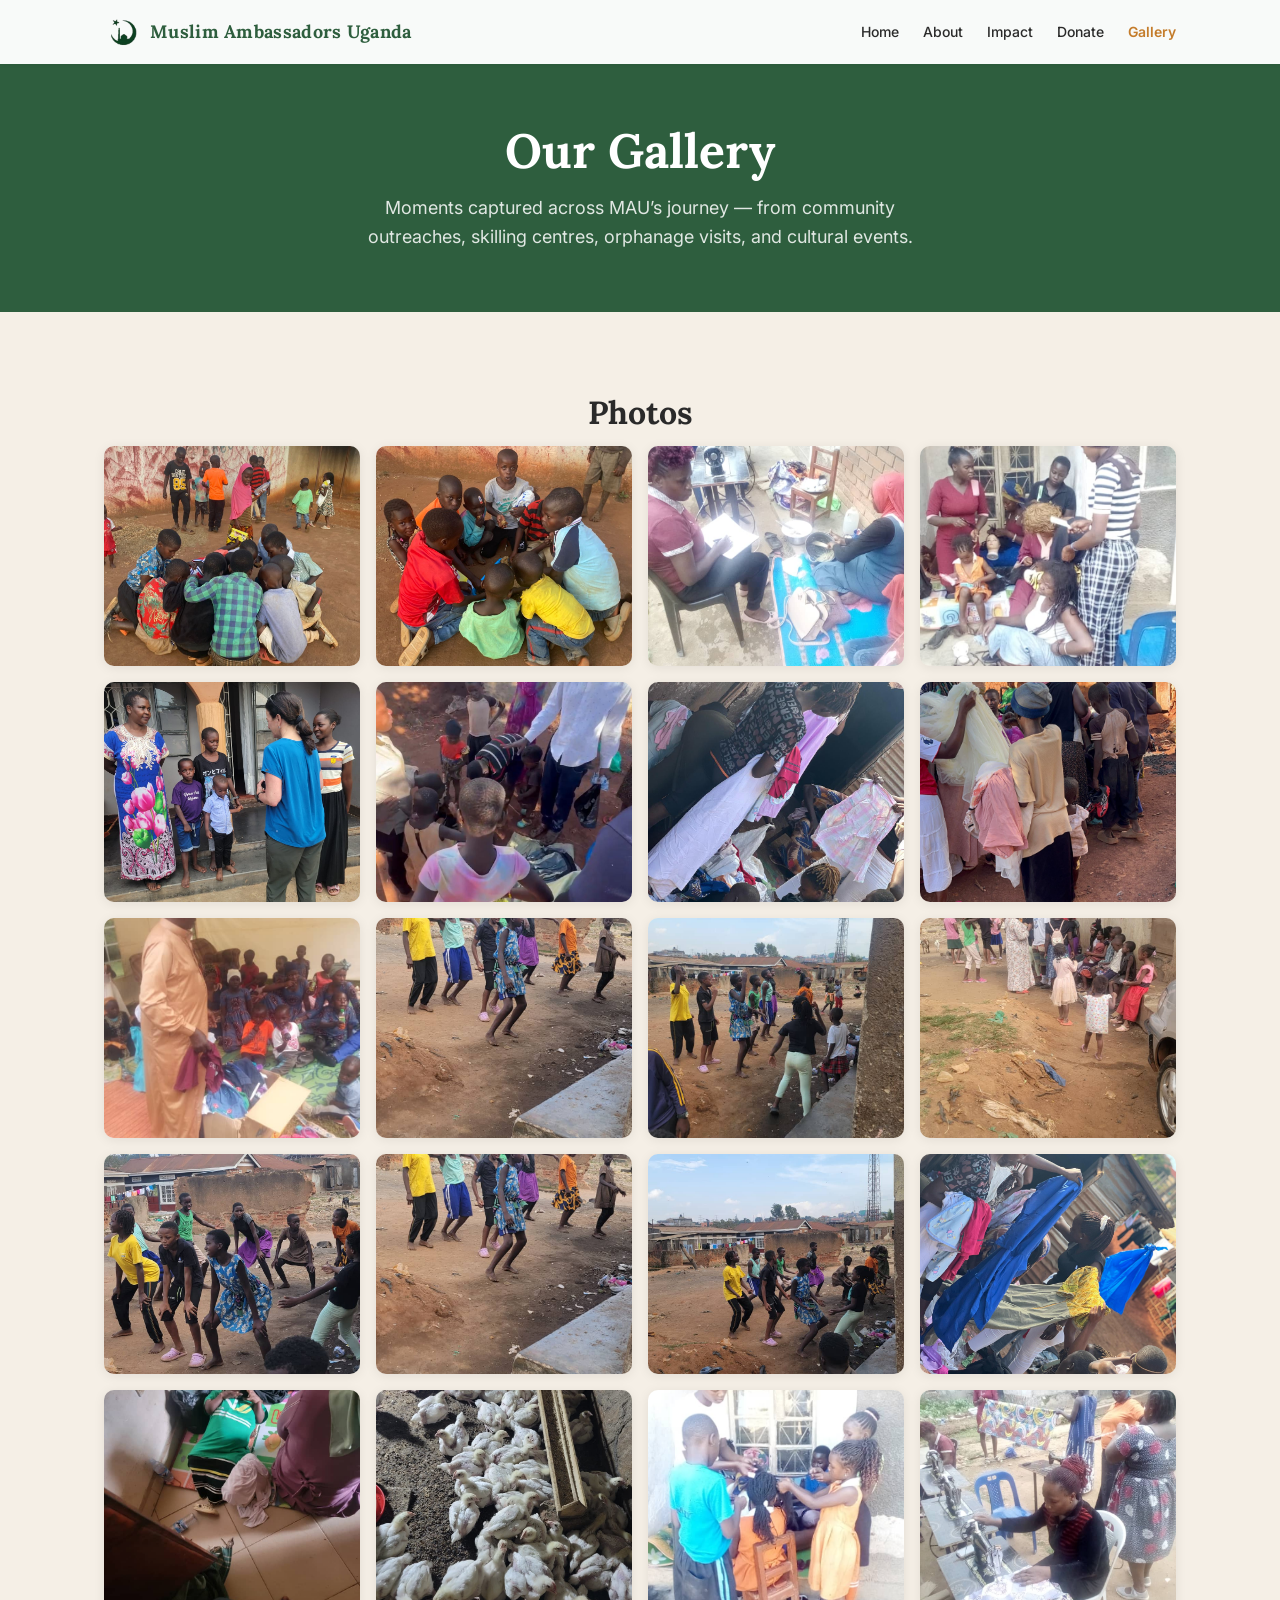
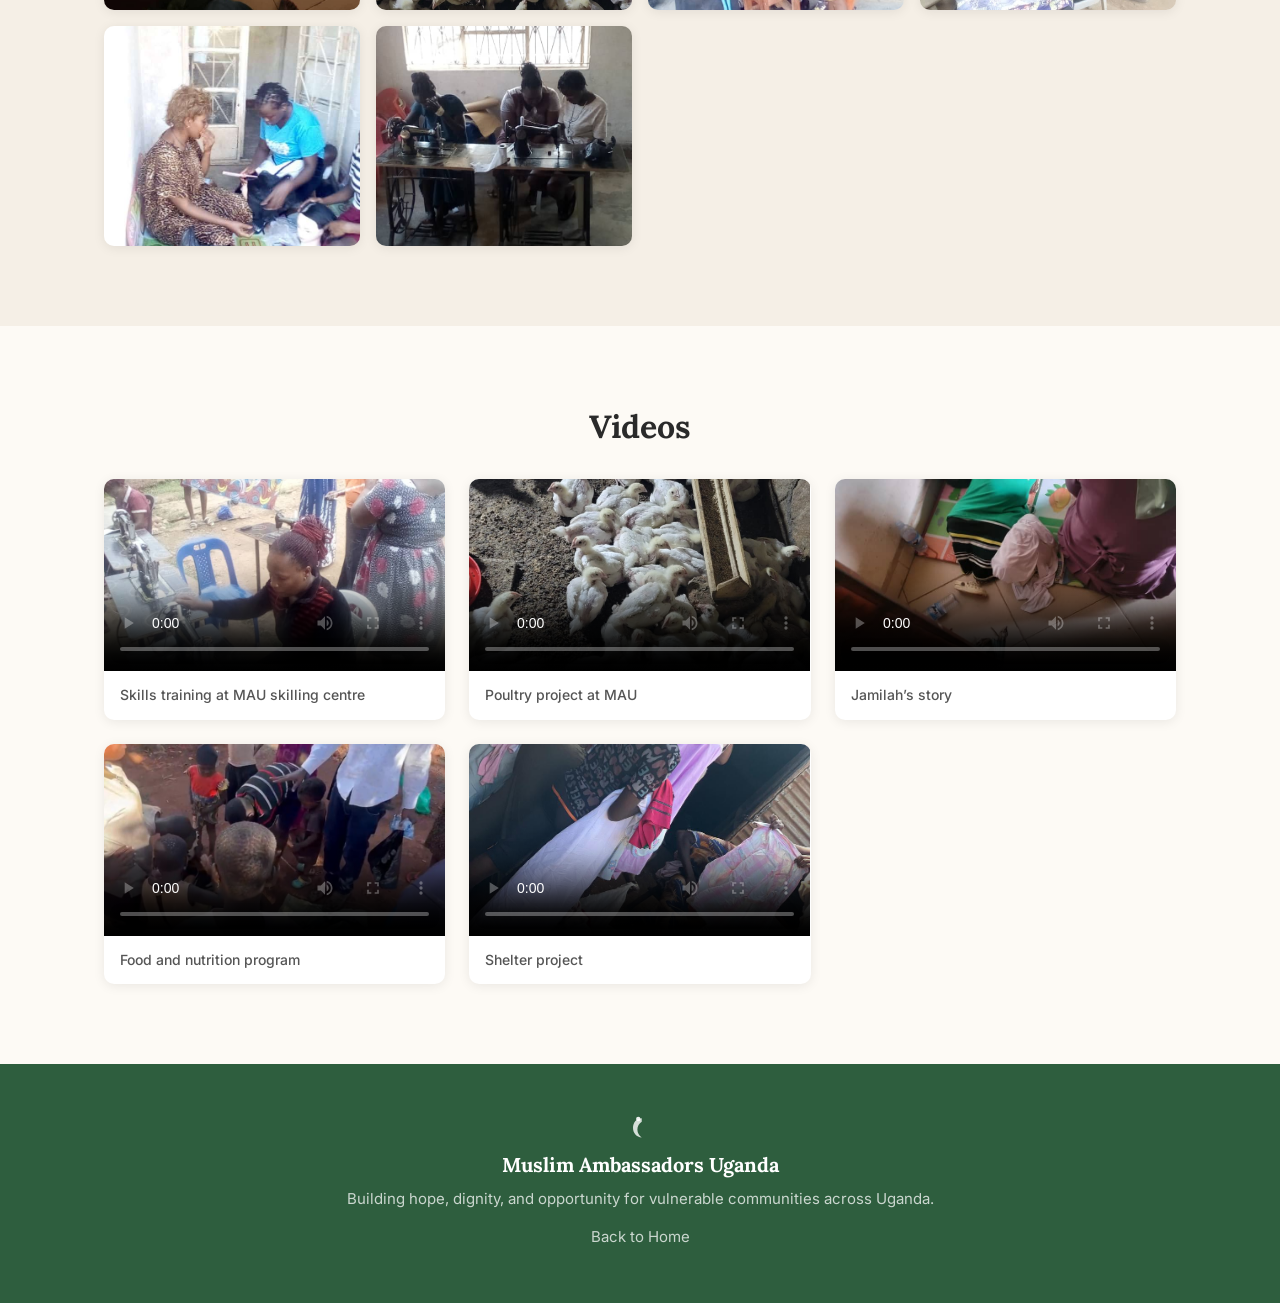
==== commit 264647ae: "replace FA icons with inline SVGs, remove FA dependency" ====
--- a/gallery.html
+++ b/gallery.html
@@ -9,7 +9,7 @@
 	<link href="https://fonts.googleapis.com/css2?family=Lora:wght@400;600;700&family=Inter:wght@400;500;600;700&display=swap" rel="stylesheet" />
 	<link rel="icon" type="image/png" href="assets/mau-logo.png" />
 	<link rel="stylesheet" href="style.css" />
-	<link rel="stylesheet" href="https://cdnjs.cloudflare.com/ajax/libs/font-awesome/6.5.1/css/all.min.css" />
+	
 </head>
 <body>
 
@@ -166,7 +166,7 @@
 
 	<footer class="site-footer">
 		<div class="container">
-			<i class="fa-solid fa-star-and-crescent footer-crescent" style="font-size:28px;color:rgba(255,255,255,0.8)"></i>
+			<svg class="footer-crescent" width="28" height="28" viewBox="0 0 32 32" fill="none" aria-hidden="true"><path d="M18 7C12 7 8 12 8 18s4 11 10 11c-3-2-5-5-5-9s2-7 5-9z" fill="rgba(255,255,255,0.8)"/><circle cx="14" cy="8" r="2.5" fill="rgba(255,255,255,0.9)"/></svg>
 			<h3>Muslim Ambassadors Uganda</h3>
 			<p>Building hope, dignity, and opportunity for vulnerable communities across Uganda.</p>
 			<p class="footer-note"><a href="index.html">Back to Home</a></p>
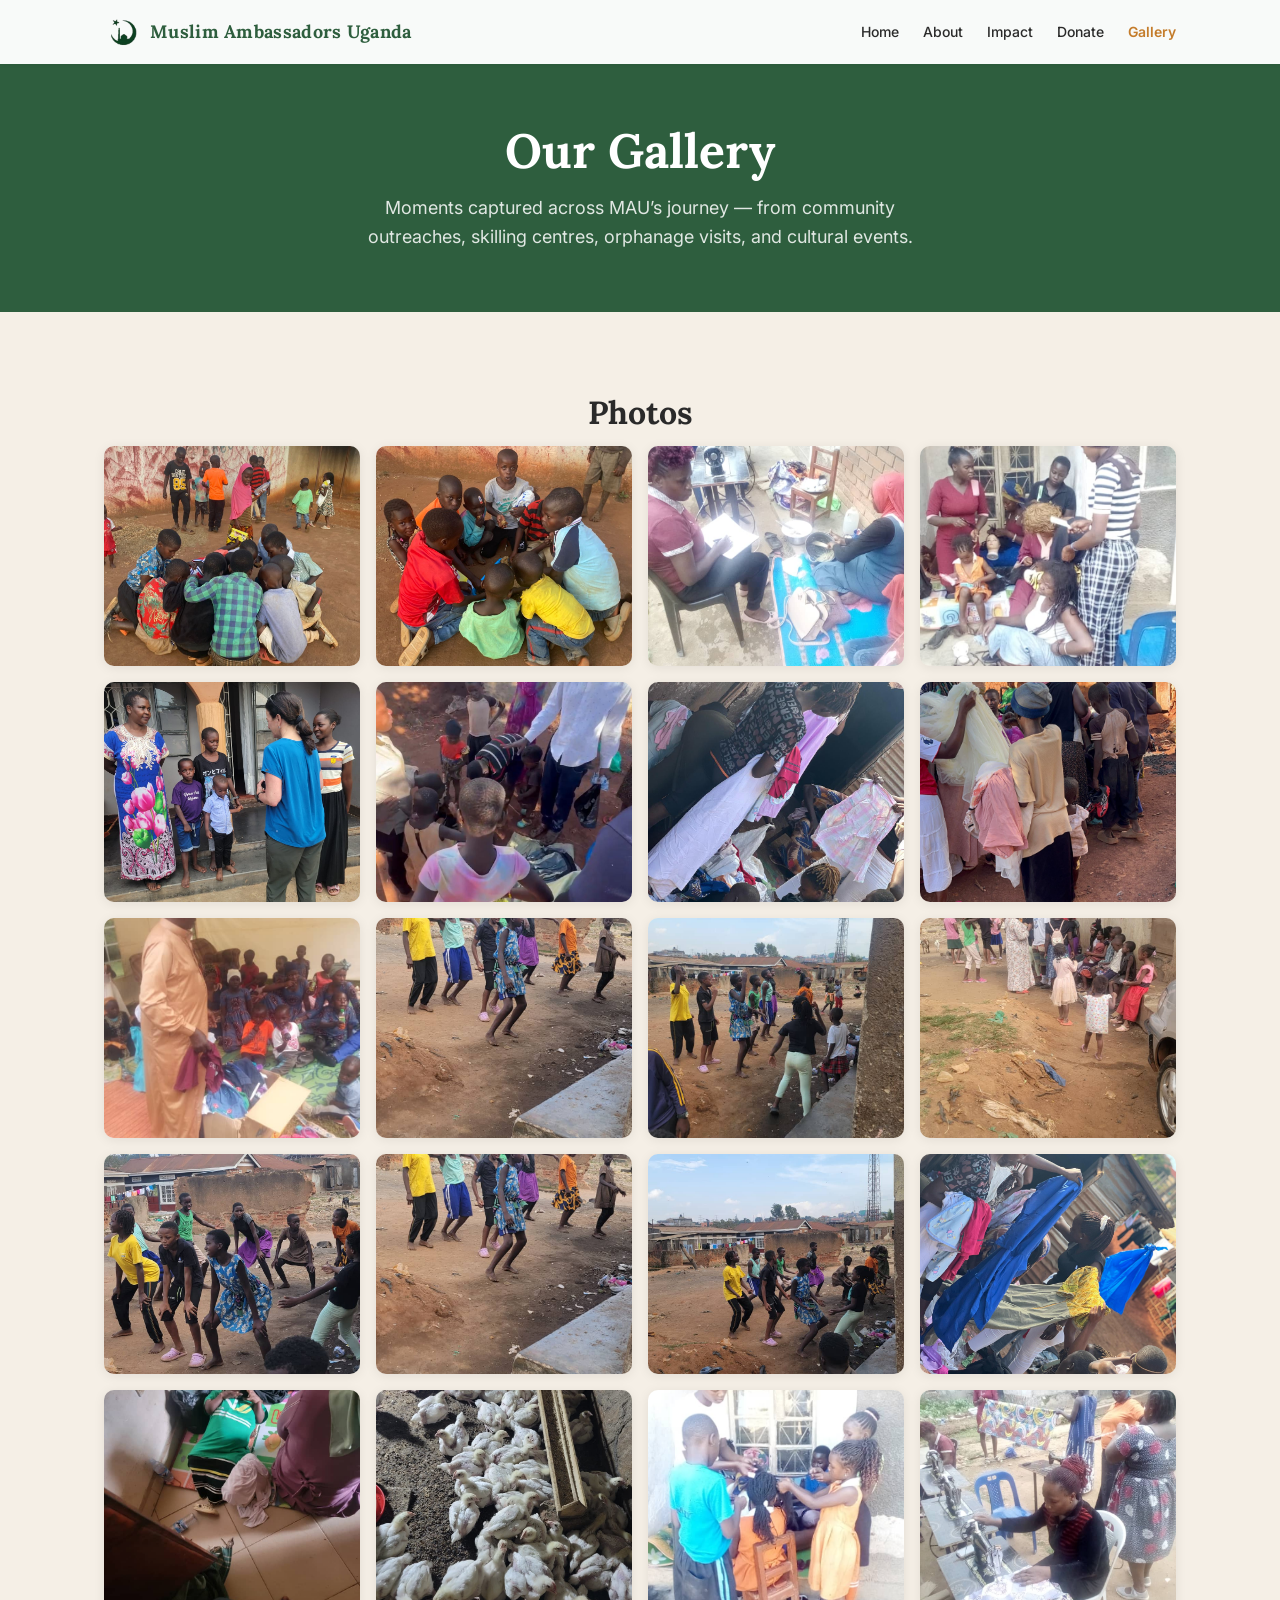
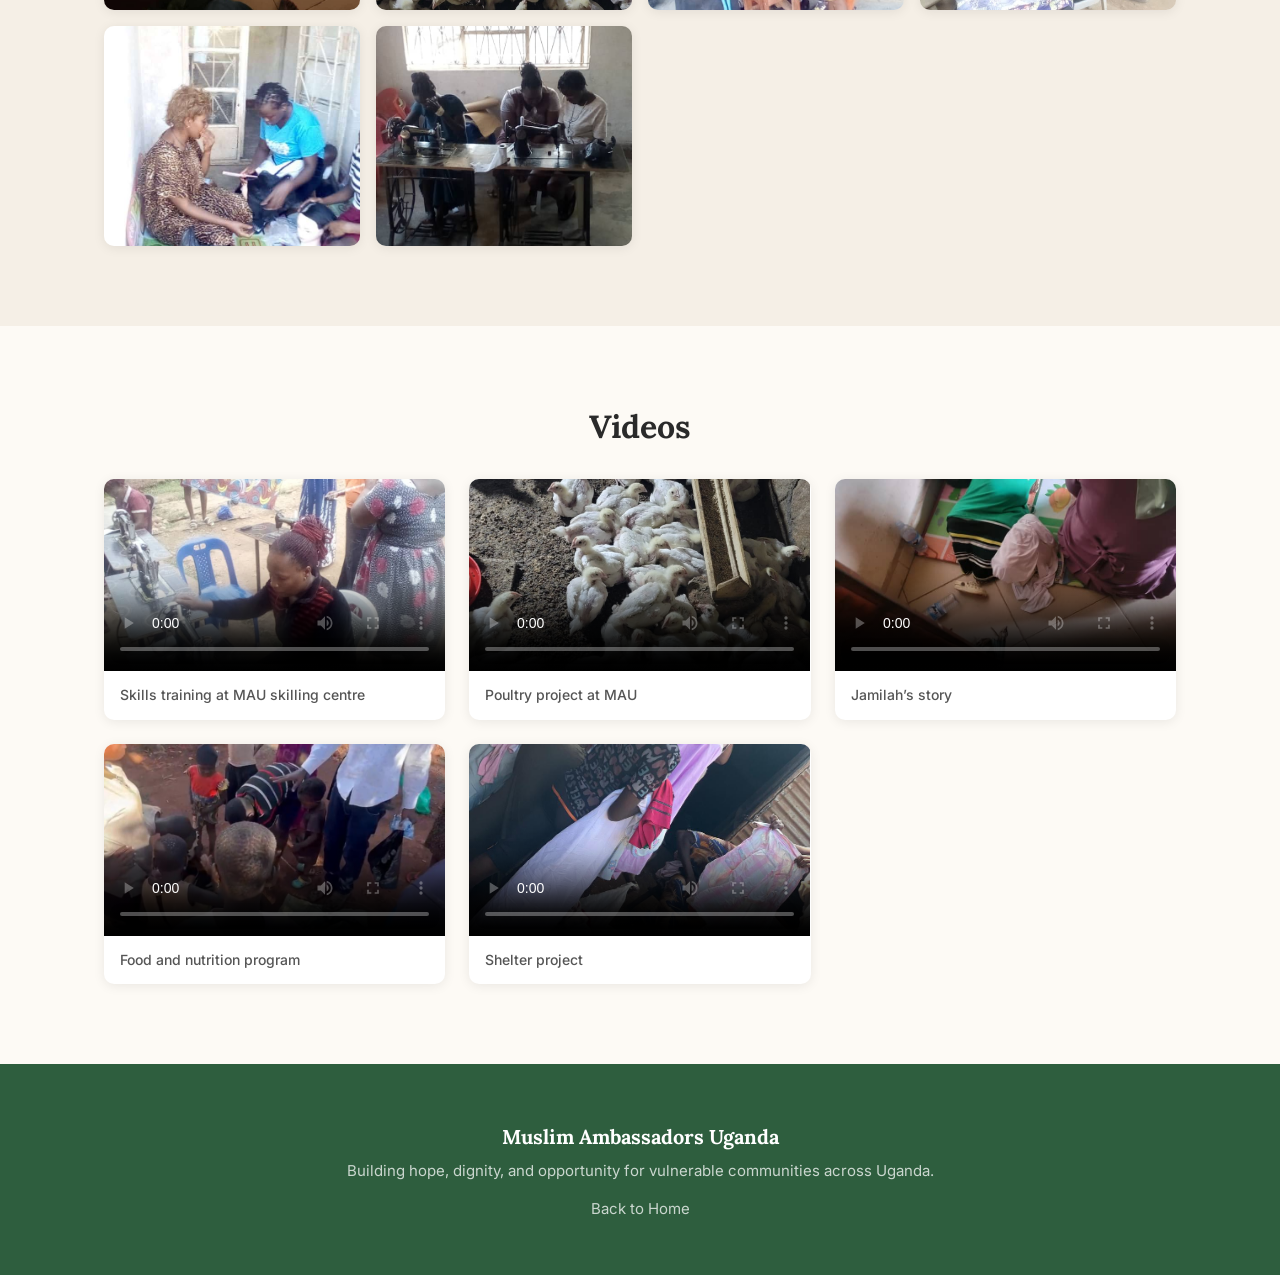
==== commit fbdd05f4: "swap inline SVGs back to FontAwesome kit icons" ====
--- a/gallery.html
+++ b/gallery.html
@@ -9,7 +9,7 @@
 	<link href="https://fonts.googleapis.com/css2?family=Lora:wght@400;600;700&family=Inter:wght@400;500;600;700&display=swap" rel="stylesheet" />
 	<link rel="icon" type="image/png" href="assets/mau-logo.png" />
 	<link rel="stylesheet" href="style.css" />
-	
+	<script src="https://kit.fontawesome.com/b5e537861b.js" crossorigin="anonymous"></script>
 </head>
 <body>
 
@@ -166,7 +166,7 @@
 
 	<footer class="site-footer">
 		<div class="container">
-			<svg class="footer-crescent" width="28" height="28" viewBox="0 0 32 32" fill="none" aria-hidden="true"><path d="M18 7C12 7 8 12 8 18s4 11 10 11c-3-2-5-5-5-9s2-7 5-9z" fill="rgba(255,255,255,0.8)"/><circle cx="14" cy="8" r="2.5" fill="rgba(255,255,255,0.9)"/></svg>
+			<i class="fa-solid fa-star-and-crescent footer-crescent" style="font-size:28px;color:rgba(255,255,255,0.8)"></i>
 			<h3>Muslim Ambassadors Uganda</h3>
 			<p>Building hope, dignity, and opportunity for vulnerable communities across Uganda.</p>
 			<p class="footer-note"><a href="index.html">Back to Home</a></p>
--- a/style.css
+++ b/style.css
@@ -824,46 +824,9 @@
 		margin-bottom: 32px;
 	}
 
-	/* Transparent header over hero on mobile */
-	.site-header {
-		background: transparent;
-		backdrop-filter: none;
-		box-shadow: none;
-	}
-
-	.logo {
-		color: #fff;
-	}
-
-	/* Hamburger visible — positioned on hero */
+	/* Hamburger visible in header */
 	.nav-toggle-label {
 		display: flex;
-		position: fixed;
-		top: 16px;
-		right: 20px;
-		padding: 6px;
-		background: rgba(0,0,0,0.2);
-		border-radius: 8px;
-	}
-
-	.nav-toggle-label span {
-		background: #fff;
-	}
-
-	/* When nav opens, hamburger reverts to dark */
-	.nav-toggle:checked ~ .nav-toggle-label {
-		background: transparent;
-	}
-
-	.nav-toggle:checked ~ .nav-toggle-label span {
-		background: #2A2A2A;
-	}
-
-	/* Nav drops from top of viewport when toggled */
-	.navbar {
-		top: 0;
-		padding-top: 64px;
-		border-radius: 0 0 12px 12px;
 	}
 
 	.navbar {
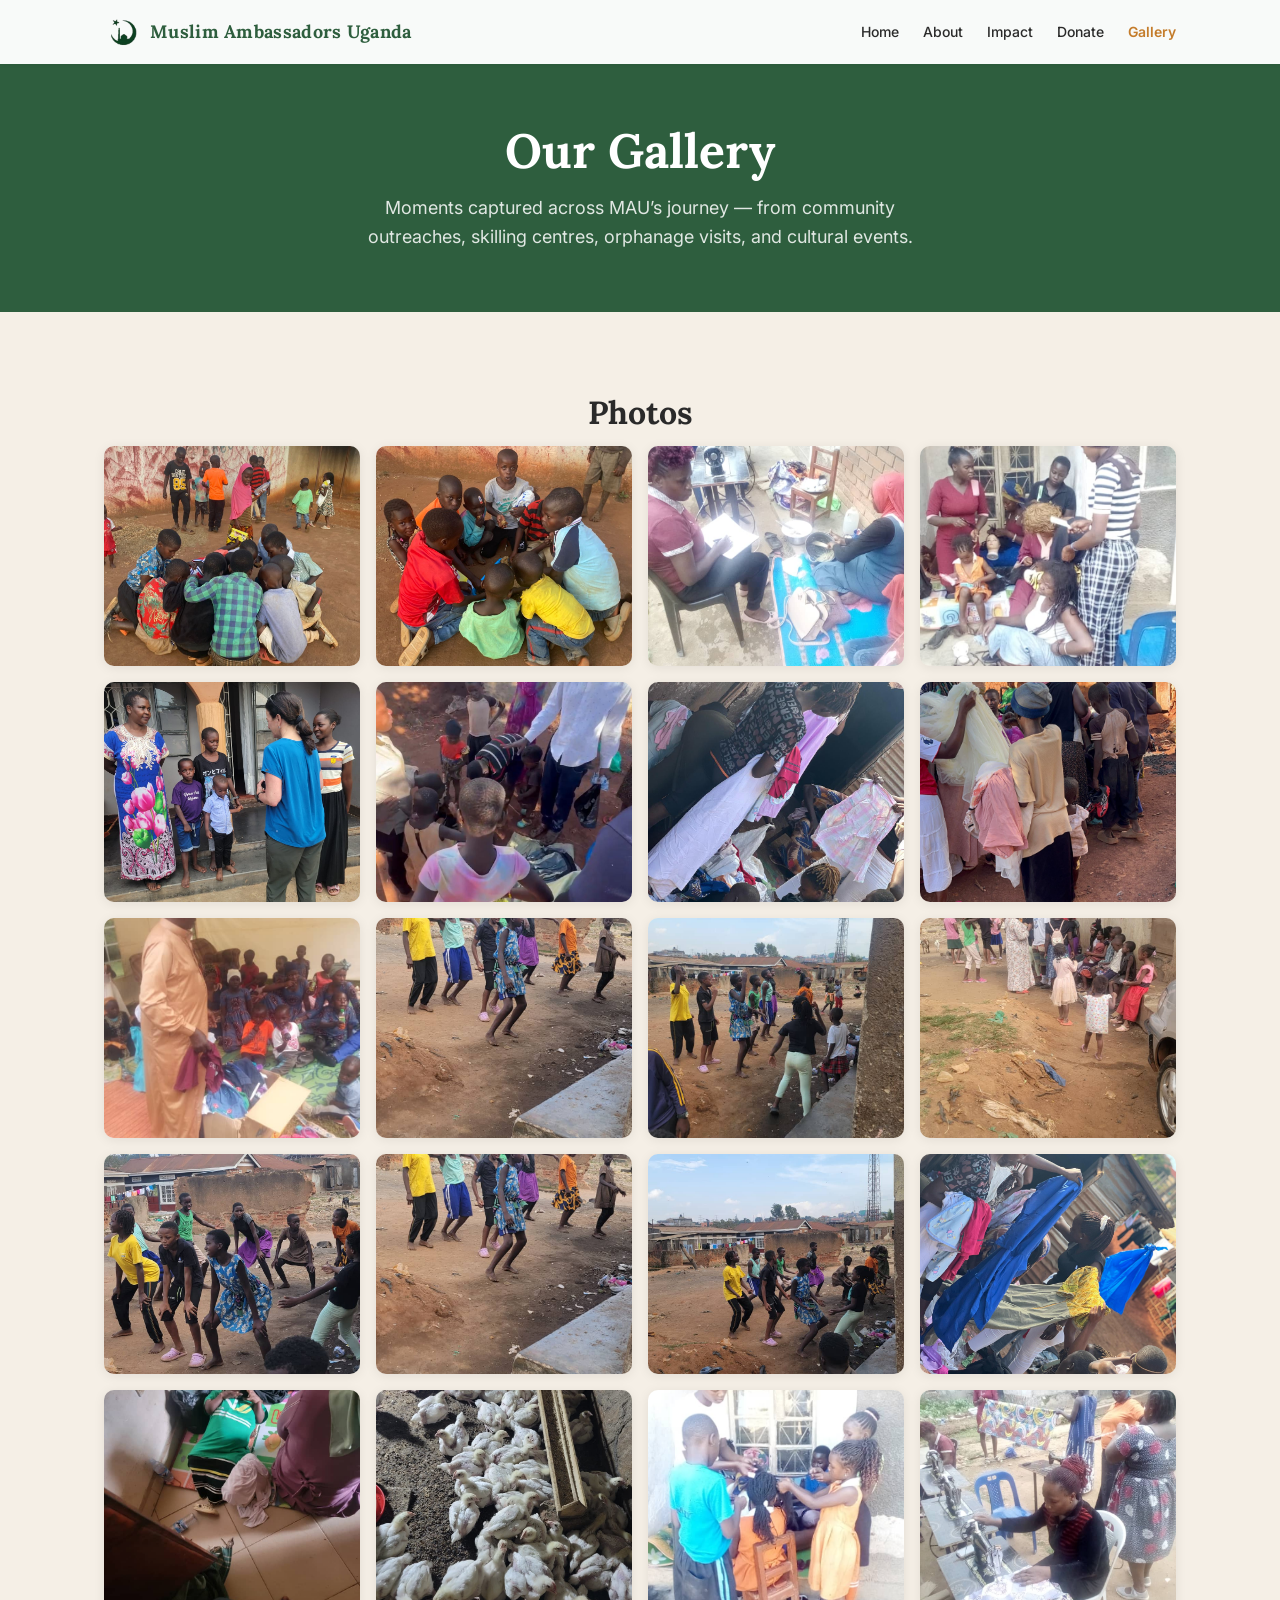
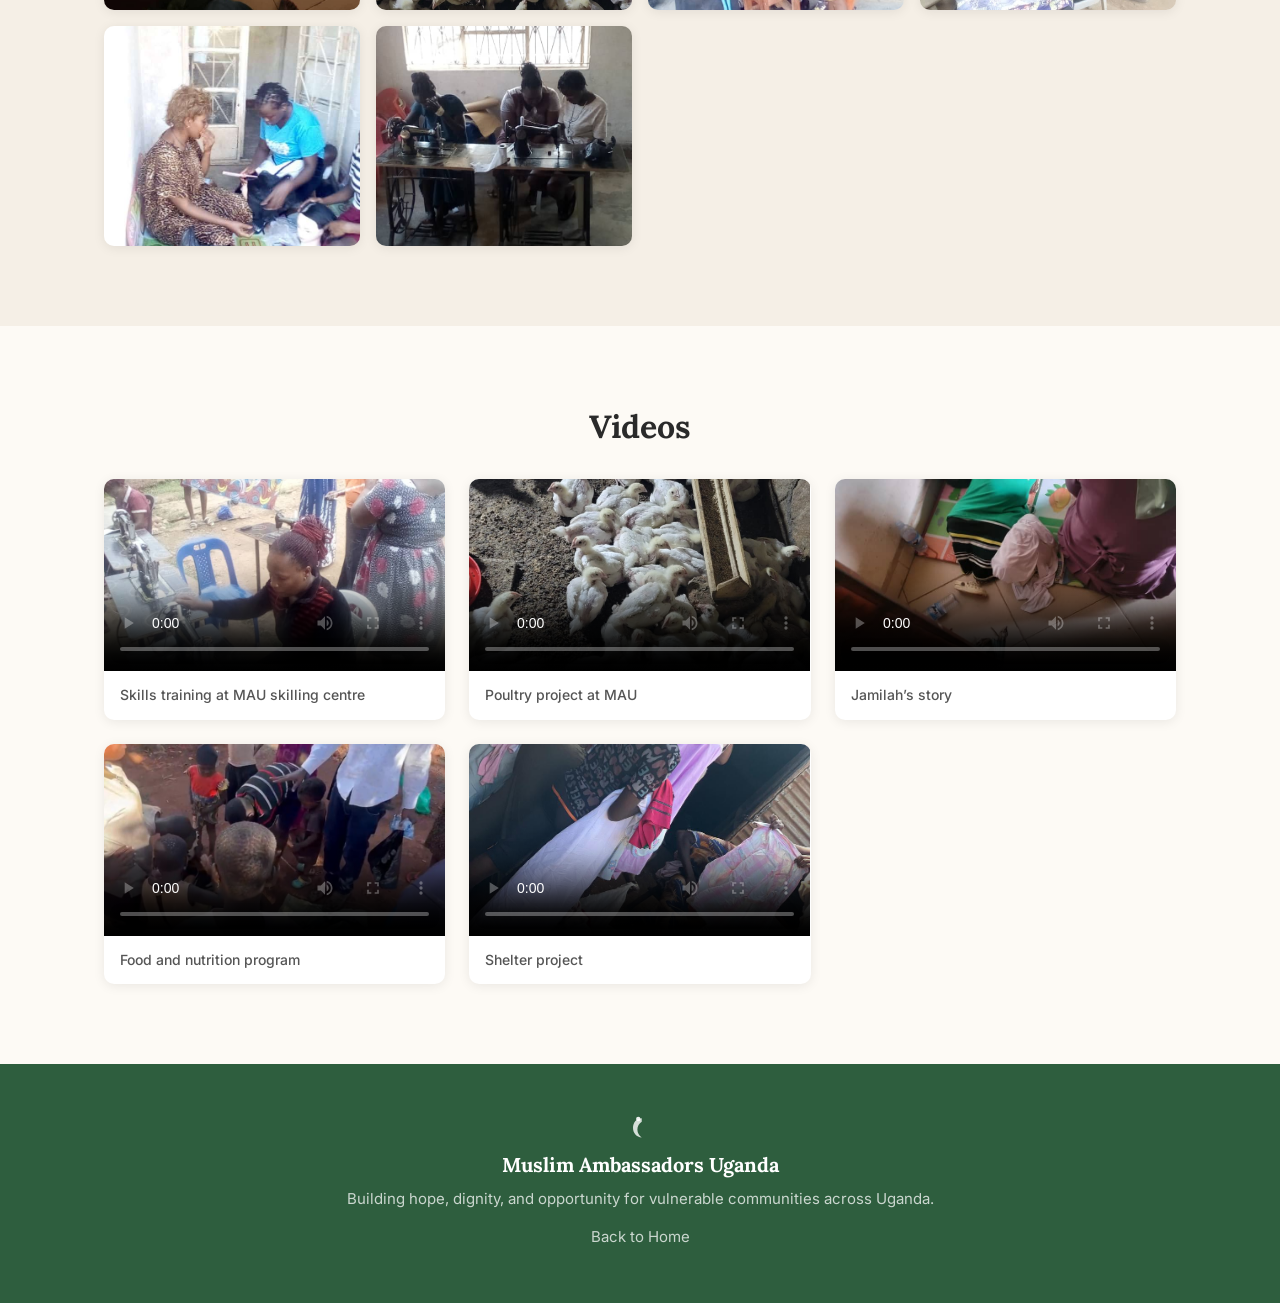
==== commit af8b5429: "replace FA icons with inline SVGs, comment out FA kit" ====
--- a/gallery.html
+++ b/gallery.html
@@ -9,7 +9,7 @@
 	<link href="https://fonts.googleapis.com/css2?family=Lora:wght@400;600;700&family=Inter:wght@400;500;600;700&display=swap" rel="stylesheet" />
 	<link rel="icon" type="image/png" href="assets/mau-logo.png" />
 	<link rel="stylesheet" href="style.css" />
-	<script src="https://kit.fontawesome.com/b5e537861b.js" crossorigin="anonymous"></script>
+	<!-- <script src="https://kit.fontawesome.com/b5e537861b.js" crossorigin="anonymous"></script> -->
 </head>
 <body>
 
@@ -166,7 +166,7 @@
 
 	<footer class="site-footer">
 		<div class="container">
-			<i class="fa-solid fa-star-and-crescent footer-crescent" style="font-size:28px;color:rgba(255,255,255,0.8)"></i>
+			<svg class="footer-crescent" width="28" height="28" viewBox="0 0 32 32" fill="none" aria-hidden="true"><path d="M18 7C12 7 8 12 8 18s4 11 10 11c-3-2-5-5-5-9s2-7 5-9z" fill="rgba(255,255,255,0.8)"/><circle cx="14" cy="8" r="2.5" fill="rgba(255,255,255,0.9)"/></svg>
 			<h3>Muslim Ambassadors Uganda</h3>
 			<p>Building hope, dignity, and opportunity for vulnerable communities across Uganda.</p>
 			<p class="footer-note"><a href="index.html">Back to Home</a></p>
